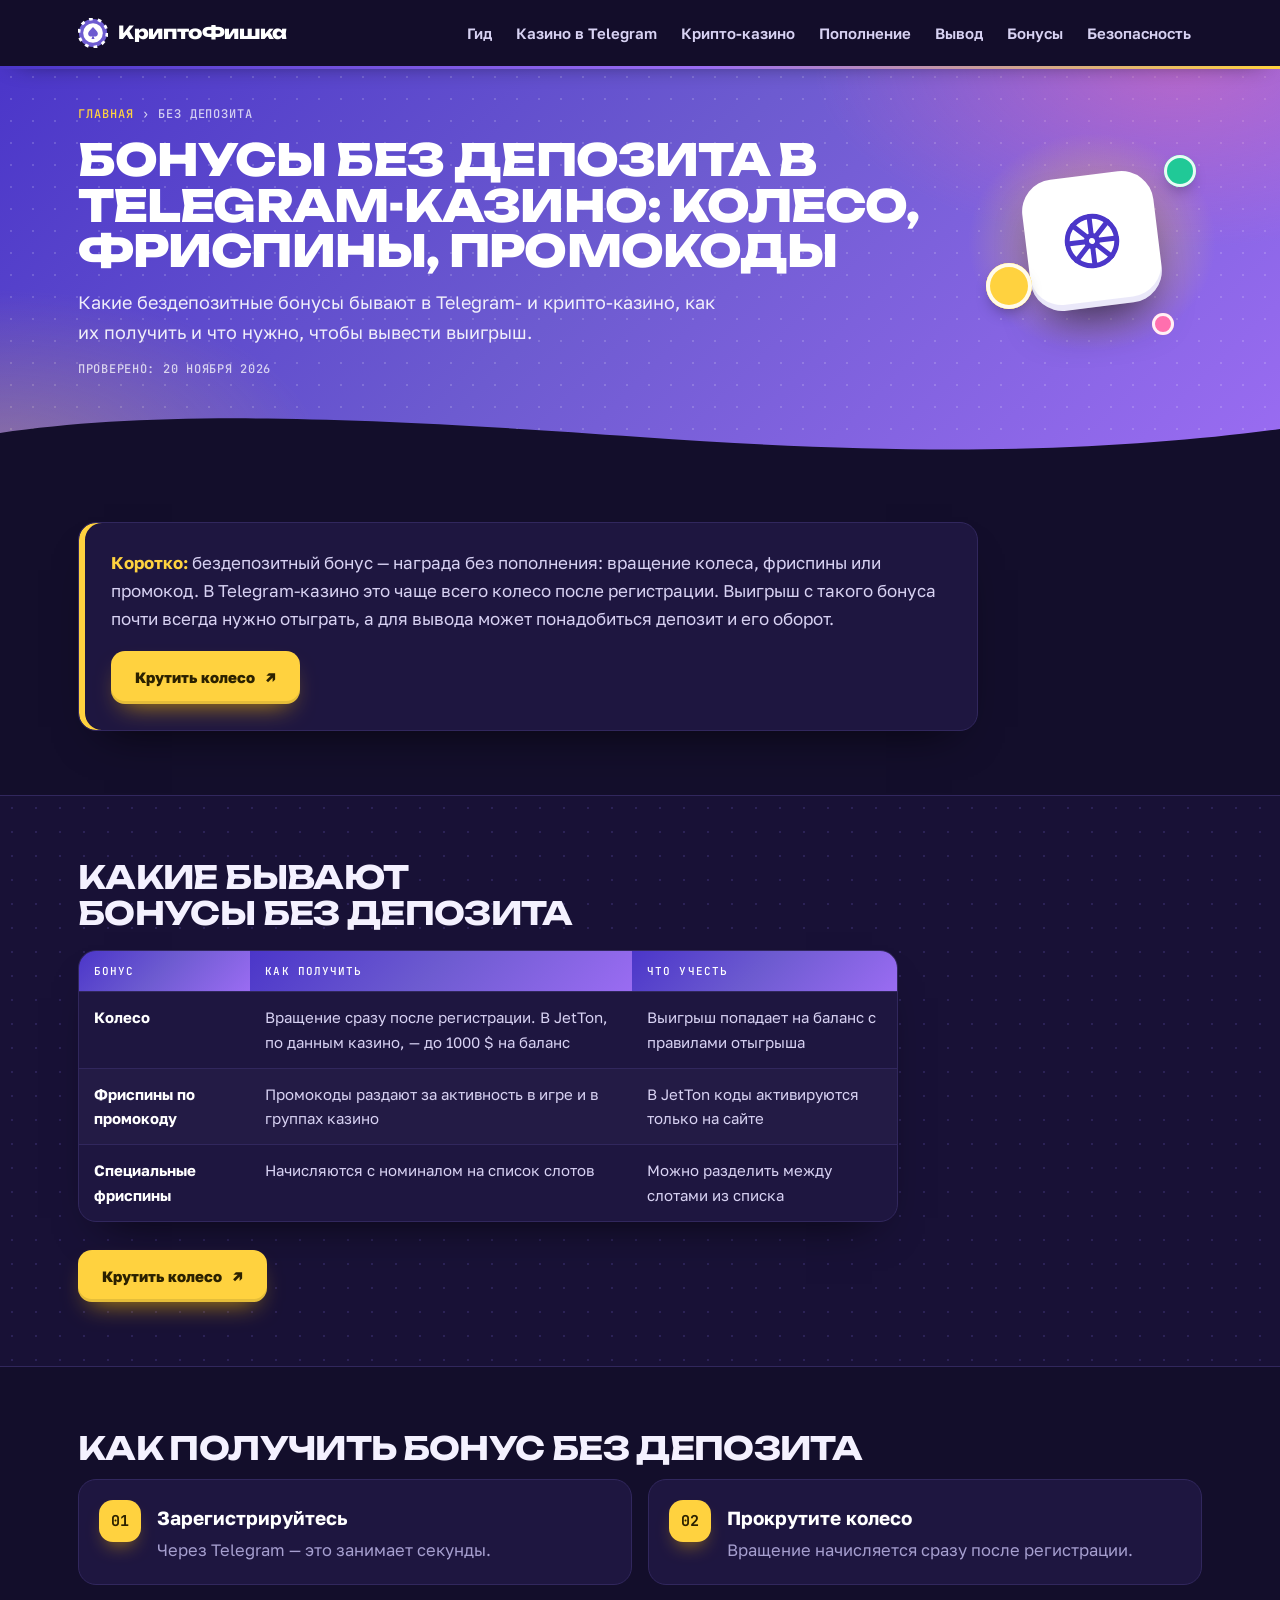
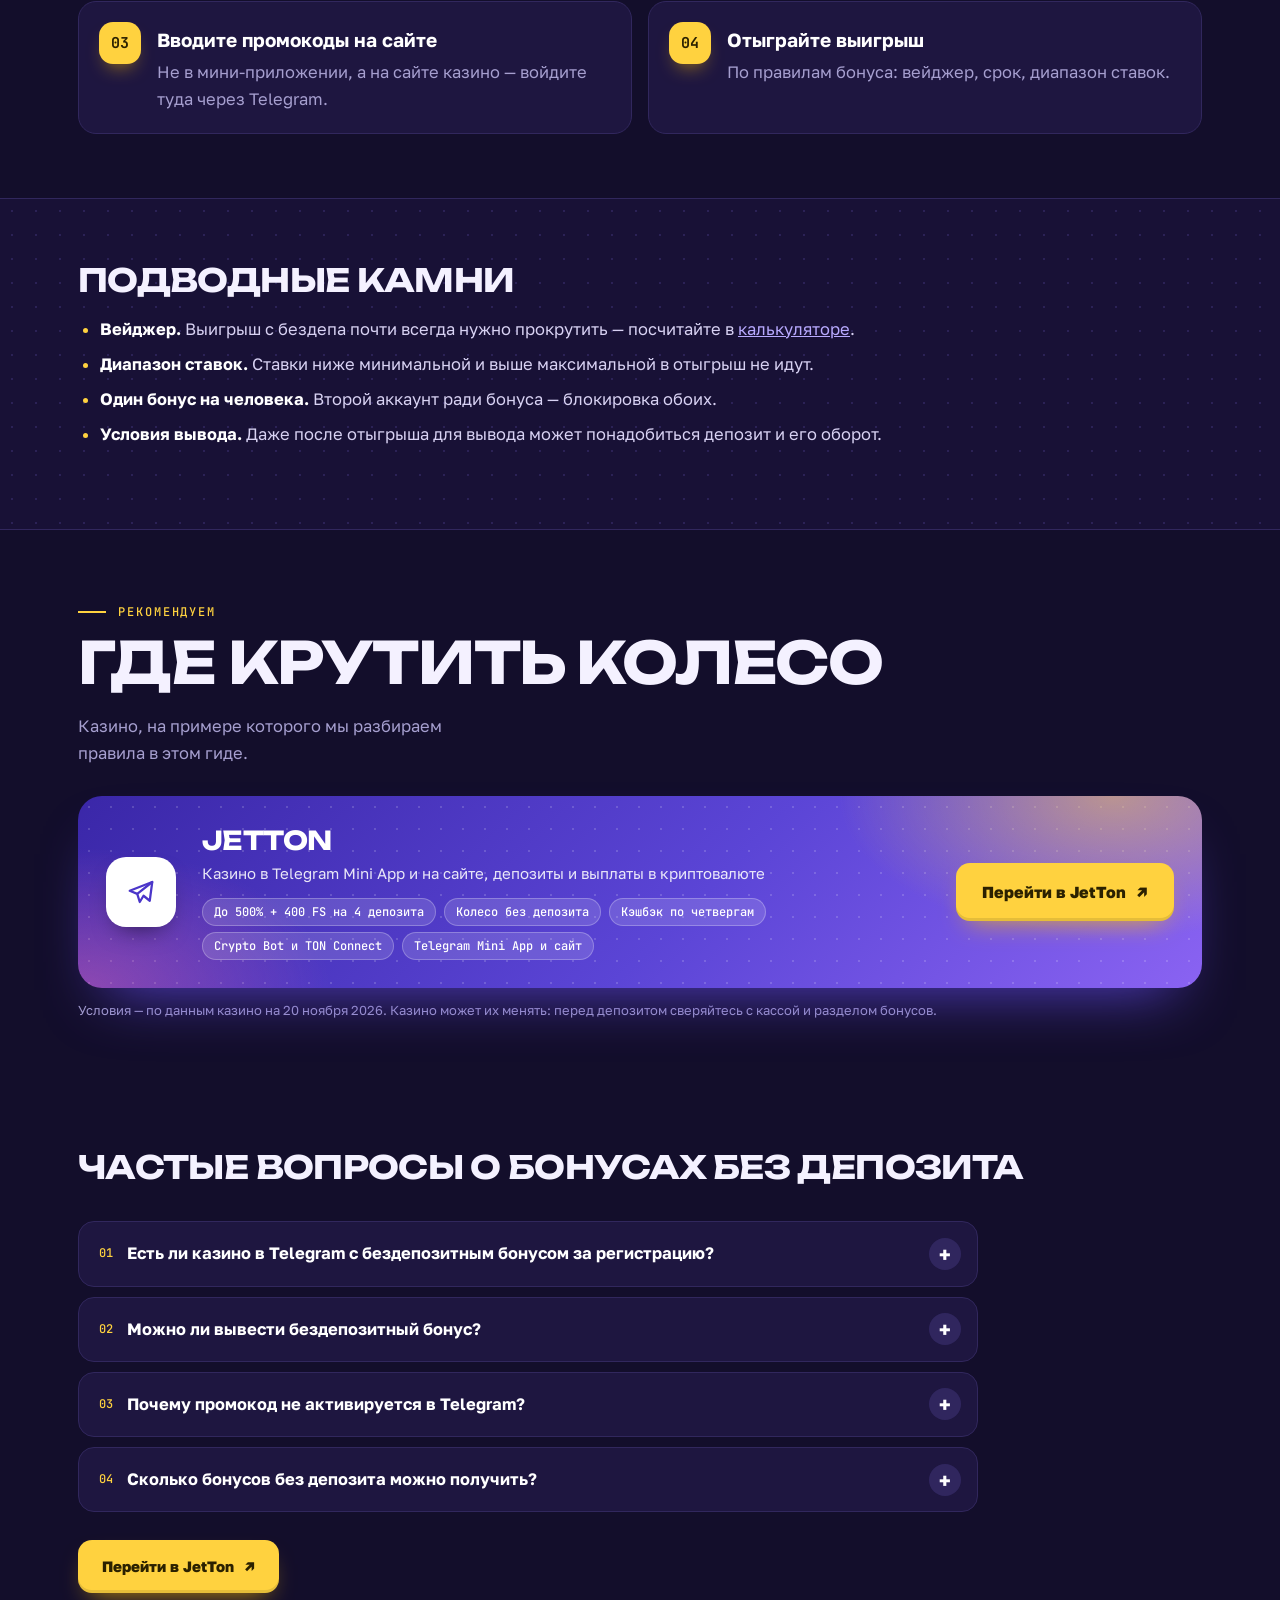
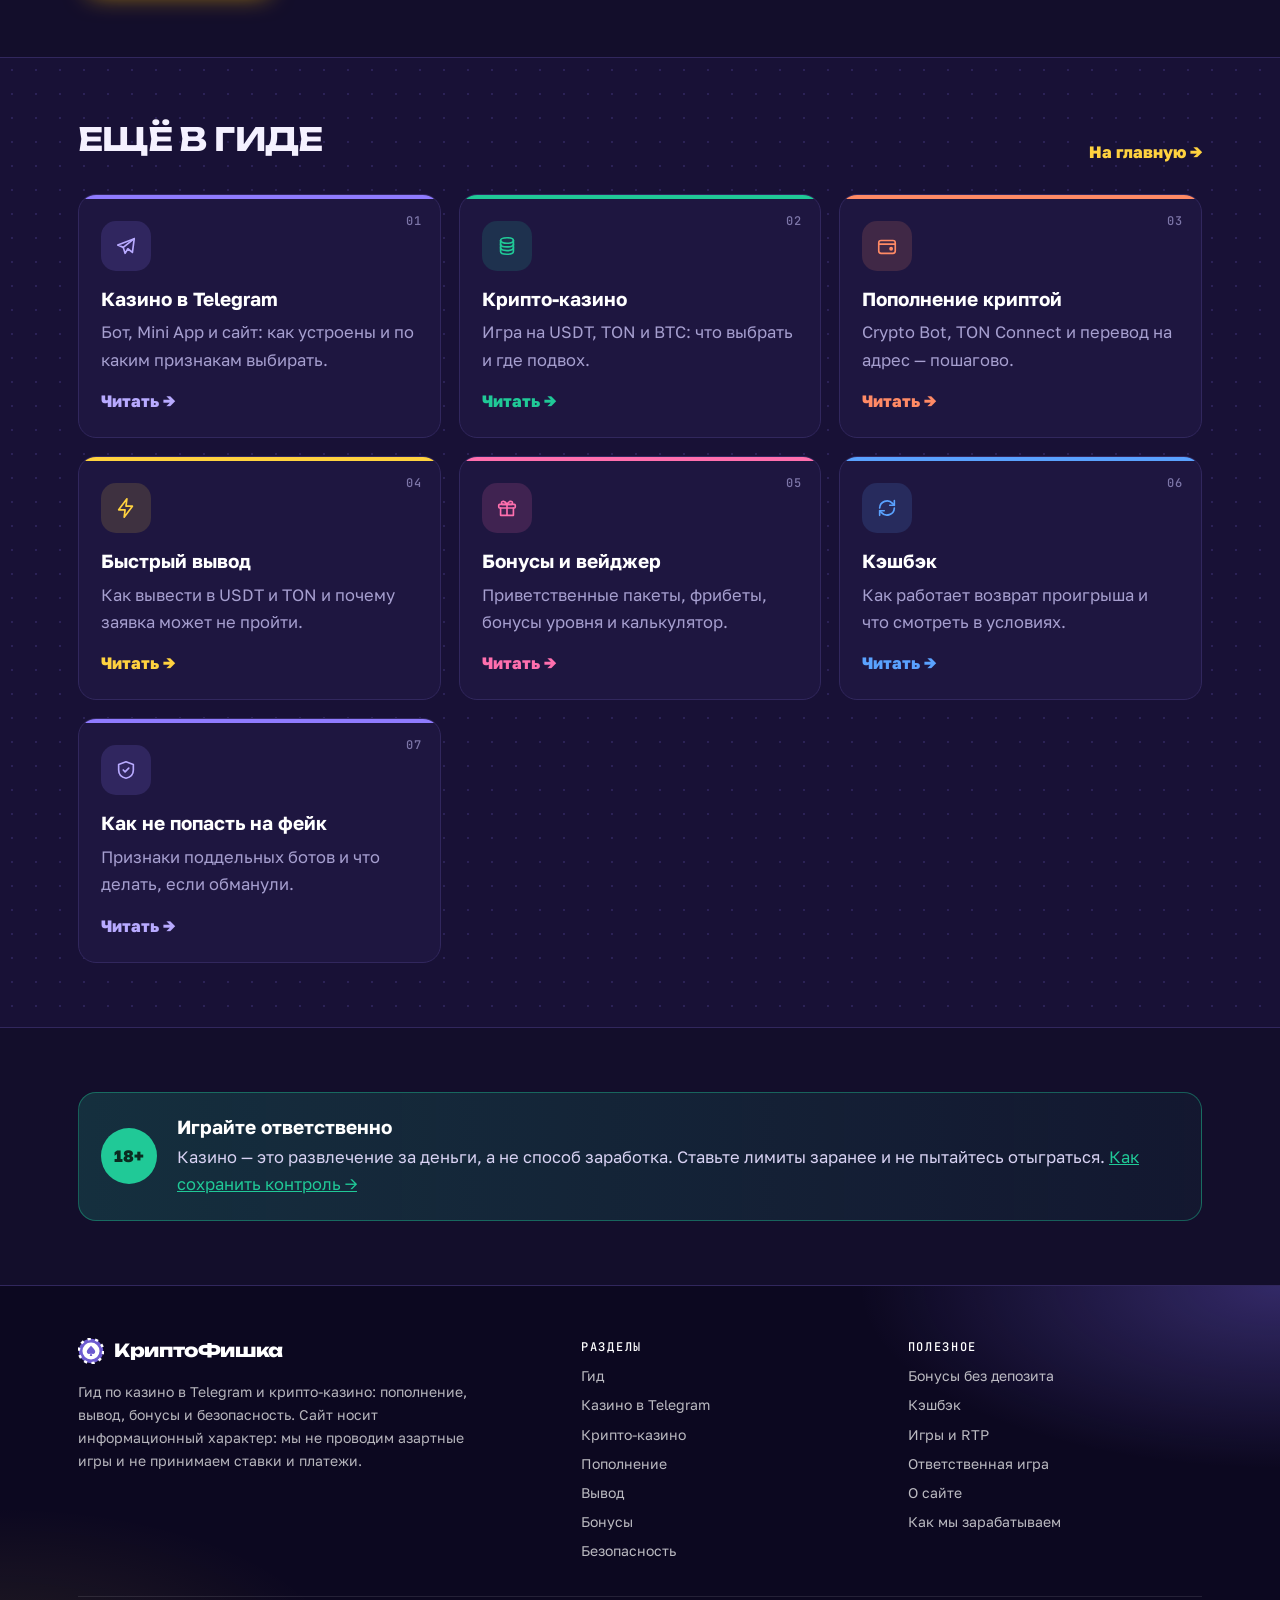
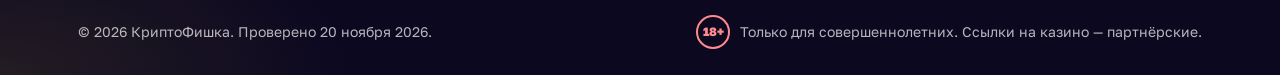
==== bez-depozita.html @ 424b2a1b "Publish Tonfishka website" ====
<!doctype html>
<html lang="ru">
<head>
<meta charset="utf-8">
<meta name="viewport" content="width=device-width, initial-scale=1, viewport-fit=cover">
<title>Бездепозитные бонусы в Telegram-казино 2026: колесо и фриспины | КриптоФишка</title>
<meta name="description" content="Колесо после регистрации, фриспины и промокоды без депозита в Telegram- и крипто-казино: как получить и вывести.">
<meta name="robots" content="index, follow">
<link rel="canonical" href="https://tonfishka.ru/bez-depozita.html">
<meta property="og:type" content="article">
<meta property="og:site_name" content="КриптоФишка">
<meta property="og:title" content="Бездепозитные бонусы в Telegram-казино 2026: колесо и фриспины | КриптоФишка">
<meta property="og:description" content="Колесо после регистрации, фриспины и промокоды без депозита в Telegram- и крипто-казино: как получить и вывести.">
<meta property="og:url" content="https://tonfishka.ru/bez-depozita.html">
<meta property="og:locale" content="ru_RU">
<meta name="theme-color" content="#130e2b">
<link rel="icon" href="favicon.svg" type="image/svg+xml">
<link rel="preconnect" href="https://fonts.googleapis.com">
<link rel="preconnect" href="https://fonts.gstatic.com" crossorigin>
<link rel="stylesheet" href="https://fonts.googleapis.com/css2?family=Golos+Text:wght@400;500;600;700&amp;family=JetBrains+Mono:wght@400;500&amp;family=Unbounded:wght@600;700;800&amp;display=swap">
<link rel="stylesheet" href="style.css?v=20261120">
<script>document.documentElement.classList.add('js');setTimeout(function(){if(!window.__rv)document.documentElement.classList.add('rv-off')},2500)</script>
<script type="application/ld+json">{"@context":"https://schema.org","@type":"BreadcrumbList","itemListElement":[{"@type":"ListItem","position":1,"name":"Главная","item":"https://tonfishka.ru/"},{"@type":"ListItem","position":2,"name":"Бонусы без депозита","item":"https://tonfishka.ru/bez-depozita.html"}]}</script>
<script type="application/ld+json">{"@context":"https://schema.org","@type":"Article","headline":"Бездепозитные бонусы в Telegram-казино 2026: колесо и фриспины","description":"Колесо после регистрации, фриспины и промокоды без депозита в Telegram- и крипто-казино: как получить и вывести.","inLanguage":"ru","mainEntityOfPage":"https://tonfishka.ru/bez-depozita.html","datePublished":"2026-11-20","dateModified":"2026-11-20","author":{"@type":"Organization","name":"КриптоФишка","url":"https://tonfishka.ru/","logo":"https://tonfishka.ru/favicon.svg"},"publisher":{"@type":"Organization","name":"КриптоФишка","url":"https://tonfishka.ru/","logo":"https://tonfishka.ru/favicon.svg"}}</script>
<script type="application/ld+json">{"@context":"https://schema.org","@type":"FAQPage","mainEntity":[{"@type":"Question","name":"Есть ли казино в Telegram с бездепозитным бонусом за регистрацию?","acceptedAnswer":{"@type":"Answer","text":"Да. Например, в JetTon после регистрации даётся вращение колеса — по данным казино, на нём можно выиграть до 1000 $ на баланс без депозита. Ещё бывают фриспины по промокодам."}},{"@type":"Question","name":"Можно ли вывести бездепозитный бонус?","acceptedAnswer":{"@type":"Answer","text":"Обычно только после отыгрыша, а для вывода может понадобиться депозит и его оборот. Читайте условия конкретного бонуса: вейджер, срок и диапазон ставок."}},{"@type":"Question","name":"Почему промокод не активируется в Telegram?","acceptedAnswer":{"@type":"Answer","text":"В JetTon промокоды активируются только на сайте казино, а не в мини-приложении. Откройте сайт, войдите через Telegram и введите код там."}},{"@type":"Question","name":"Сколько бонусов без депозита можно получить?","acceptedAnswer":{"@type":"Answer","text":"Обычно по одному на человека. Несколько аккаунтов ради бонусов — нарушение правил: за это блокируют аккаунт и аннулируют выигрыши."}}]}</script>

</head>
<body class="has-sticky">
<a class="skip" href="#main">К содержимому</a>
<header class="hdr"><div class="wrap hdr-in">
  <a class="logo" href="index.html"><svg viewBox="0 0 32 32" width="30" height="30" aria-hidden="true"><circle cx="16" cy="16" r="15" fill="#6d5bd0"/><circle cx="16" cy="16" r="15" fill="none" stroke="#ffffff" stroke-width="3" stroke-dasharray="4 5.425"/><circle cx="16" cy="16" r="10.5" fill="#ffffff"/><path d="M16 9.5c2.2 2.8 5.2 4.6 5.2 7.4a2.9 2.9 0 0 1-4.6 2.3l1 3.1h-3.2l1-3.1a2.9 2.9 0 0 1-4.6-2.3c0-2.8 3-4.6 5.2-7.4z" fill="#6d5bd0"/></svg><span>КриптоФишка</span></a>
  <button class="burger" type="button" aria-label="Меню" aria-expanded="false"><span></span><span></span><span></span></button>
  <nav class="nav" aria-label="Разделы"><a href="index.html">Гид</a><a href="telegram-kazino.html">Казино в Telegram</a><a href="kripto-kazino.html">Крипто-казино</a><a href="popolnenie.html">Пополнение</a><a href="vyvod.html">Вывод</a><a href="bonusy.html">Бонусы</a><a href="bezopasnost.html">Безопасность</a></nav>
</div></header>
<main id="main">
<section class="page-head"><div class="wrap ph-grid">
  <div class="ph-text">
    <nav class="crumbs" aria-label="Навигация"><a href="index.html">Главная</a><span>›</span><span>Без депозита</span></nav>
    <h1>Бонусы без депозита в Telegram-казино: колесо, фриспины, промокоды</h1>
    <p class="lead">Какие бездепозитные бонусы бывают в Telegram- и крипто-казино, как их получить и что нужно, чтобы вывести выигрыш.</p>
    <p class="upd">Проверено: 20 ноября 2026</p>
  </div>
  <div class="ph-art" aria-hidden="true"><div class="ph-glow"></div><div class="ph-tile"><svg viewBox="0 0 24 24" width="66" height="66" fill="none" stroke="currentColor" stroke-width="1.8" stroke-linecap="round" stroke-linejoin="round" aria-hidden="true"><circle cx="12" cy="12" r="9"/><circle cx="12" cy="12" r="2"/><path d="M12 3v7M12 14v7M3 12h7M14 12h7M5.6 5.6l4.9 4.9M13.5 13.5l4.9 4.9M18.4 5.6l-4.9 4.9M10.5 13.5l-4.9 4.9"/></svg></div><span class="chip c1"></span><span class="chip c2"></span><span class="chip c3"></span></div>
</div></section>

<section class="sec"><div class="wrap">
  <div class="answer">
    <p><b>Коротко:</b> бездепозитный бонус — награда без пополнения: вращение колеса, фриспины или промокод. В Telegram-казино это чаще всего колесо после регистрации. Выигрыш с такого бонуса почти всегда нужно отыграть, а для вывода может понадобиться депозит и его оборот.</p>
    <div class="btns"><a class="btn" href="go.html?p=bez-depozita&amp;b=top" rel="nofollow sponsored" target="_blank">Крутить колесо <span class="arr">↗</span></a></div>
  </div>
</div></section>

<section class="sec alt"><div class="wrap prose">
  <h2>Какие бывают бонусы без депозита</h2>
  <div class="tbl-wrap"><table class="tbl plain stack"><thead><tr><th>Бонус</th><th>Как получить</th><th>Что учесть</th></tr></thead><tbody><tr><td>Колесо</td><td data-label="Как получить">Вращение сразу после регистрации. В JetTon, по данным казино, — до 1000&nbsp;$ на баланс</td><td data-label="Что учесть">Выигрыш попадает на баланс с правилами отыгрыша</td></tr><tr><td>Фриспины по промокоду</td><td data-label="Как получить">Промокоды раздают за активность в игре и в группах казино</td><td data-label="Что учесть">В JetTon коды активируются только на сайте</td></tr><tr><td>Специальные фриспины</td><td data-label="Как получить">Начисляются с номиналом на список слотов</td><td data-label="Что учесть">Можно разделить между слотами из списка</td></tr></tbody></table></div>
  <div class="btns"><a class="btn" href="go.html?p=bez-depozita&amp;b=mid" rel="nofollow sponsored" target="_blank">Крутить колесо <span class="arr">↗</span></a></div>
</div></section>

<section class="sec"><div class="wrap">
  <div class="prose"><h2>Как получить бонус без депозита</h2></div>
  <ol class="steps "><li><h3>Зарегистрируйтесь</h3><p>Через Telegram — это занимает секунды.</p></li><li><h3>Прокрутите колесо</h3><p>Вращение начисляется сразу после регистрации.</p></li><li><h3>Вводите промокоды на сайте</h3><p>Не в мини-приложении, а на сайте казино — войдите туда через Telegram.</p></li><li><h3>Отыграйте выигрыш</h3><p>По правилам бонуса: вейджер, срок, диапазон ставок.</p></li></ol>
</div></section>

<section class="sec alt"><div class="wrap prose">
  <h2>Подводные камни</h2>
  <ul>
    <li><b>Вейджер.</b> Выигрыш с бездепа почти всегда нужно прокрутить — посчитайте в <a href="bonusy.html#calc">калькуляторе</a>.</li>
    <li><b>Диапазон ставок.</b> Ставки ниже минимальной и выше максимальной в отыгрыш не идут.</li>
    <li><b>Один бонус на человека.</b> Второй аккаунт ради бонуса — блокировка обоих.</li>
    <li><b>Условия вывода.</b> Даже после отыгрыша для вывода может понадобиться депозит и его оборот.</li>
  </ul>
</div></section>

<section class="sec"><div class="wrap">
  <div class="sec-head big"><div><span class="eyebrow">рекомендуем</span><h2>Где крутить колесо</h2></div>
  <p>Казино, на примере которого мы разбираем правила в этом гиде.</p></div>
  <div class="offer">
    <div class="offer-mark"><svg viewBox="0 0 24 24" width="30" height="30" fill="none" stroke="currentColor" stroke-width="1.8" stroke-linecap="round" stroke-linejoin="round" aria-hidden="true"><path d="M21 4L3 11l6 2.5L11 20l3-5 5 4z"/><path d="M9 13.5L21 4"/></svg></div>
    <div><h3>JetTon</h3><p class="sub">Казино в Telegram Mini App и на сайте, депозиты и выплаты в криптовалюте</p><ul><li>До 500% + 400 FS на 4 депозита</li><li>Колесо без депозита</li><li>Кэшбэк по четвергам</li><li>Crypto Bot и TON Connect</li><li>Telegram Mini App и сайт</li></ul></div>
    <a class="btn" href="go.html?p=bez-depozita&amp;b=mid" rel="nofollow sponsored" target="_blank">Перейти в JetTon <span class="arr">↗</span></a>
  </div>
  <p class="offer-note">Условия — по данным казино на 20 ноября 2026. Казино может их менять: перед депозитом сверяйтесь с кассой и разделом бонусов.</p>
</div></section>

<section class="sec"><div class="wrap">
  <div class="sec-head"><div><h2>Частые вопросы о бонусах без депозита</h2></div></div>
  <div class="faq"><details><summary>Есть ли казино в Telegram с бездепозитным бонусом за регистрацию?</summary><div class="ans"><p>Да. Например, в JetTon после регистрации даётся вращение колеса — по данным казино, на нём можно выиграть до 1000&nbsp;$ на баланс без депозита. Ещё бывают фриспины по промокодам.</p></div></details><details><summary>Можно ли вывести бездепозитный бонус?</summary><div class="ans"><p>Обычно только после отыгрыша, а для вывода может понадобиться депозит и его оборот. Читайте условия конкретного бонуса: вейджер, срок и диапазон ставок.</p></div></details><details><summary>Почему промокод не активируется в Telegram?</summary><div class="ans"><p>В JetTon промокоды активируются только на сайте казино, а не в мини-приложении. Откройте сайт, войдите через Telegram и введите код там.</p></div></details><details><summary>Сколько бонусов без депозита можно получить?</summary><div class="ans"><p>Обычно по одному на человека. Несколько аккаунтов ради бонусов — нарушение правил: за это блокируют аккаунт и аннулируют выигрыши.</p></div></details></div>
  <div class="btns"><a class="btn" href="go.html?p=bez-depozita&amp;b=bottom" rel="nofollow sponsored" target="_blank">Перейти в JetTon <span class="arr">↗</span></a></div>
</div></section>

<section class="sec alt"><div class="wrap">
  <div class="sec-head"><div><h2>Ещё в гиде</h2></div><a class="more" href="index.html">На главную →</a></div>
  <div class="grid g3"><a class="card" href="telegram-kazino.html"><div class="ico"><svg viewBox="0 0 24 24" width="22" height="22" fill="none" stroke="currentColor" stroke-width="1.8" stroke-linecap="round" stroke-linejoin="round" aria-hidden="true"><path d="M21 4L3 11l6 2.5L11 20l3-5 5 4z"/><path d="M9 13.5L21 4"/></svg></div><h3>Казино в Telegram</h3><p>Бот, Mini App и сайт: как устроены и по каким признакам выбирать.</p><span class="go">Читать →</span></a><a class="card" href="kripto-kazino.html"><div class="ico"><svg viewBox="0 0 24 24" width="22" height="22" fill="none" stroke="currentColor" stroke-width="1.8" stroke-linecap="round" stroke-linejoin="round" aria-hidden="true"><ellipse cx="12" cy="6" rx="7" ry="3"/><path d="M5 6v4c0 1.7 3.1 3 7 3s7-1.3 7-3V6"/><path d="M5 10v4c0 1.7 3.1 3 7 3s7-1.3 7-3v-4"/><path d="M5 14v4c0 1.7 3.1 3 7 3s7-1.3 7-3v-4"/></svg></div><h3>Крипто-казино</h3><p>Игра на USDT, TON и BTC: что выбрать и где подвох.</p><span class="go">Читать →</span></a><a class="card" href="popolnenie.html"><div class="ico"><svg viewBox="0 0 24 24" width="22" height="22" fill="none" stroke="currentColor" stroke-width="1.8" stroke-linecap="round" stroke-linejoin="round" aria-hidden="true"><rect x="3" y="6" width="18" height="14" rx="2.5"/><path d="M3 10h18"/><circle cx="16.5" cy="15" r="1.2" fill="currentColor"/></svg></div><h3>Пополнение криптой</h3><p>Crypto Bot, TON Connect и перевод на адрес — пошагово.</p><span class="go">Читать →</span></a><a class="card" href="vyvod.html"><div class="ico"><svg viewBox="0 0 24 24" width="22" height="22" fill="none" stroke="currentColor" stroke-width="1.8" stroke-linecap="round" stroke-linejoin="round" aria-hidden="true"><path d="M13 2L4 14h7l-1 8 9-12h-7z"/></svg></div><h3>Быстрый вывод</h3><p>Как вывести в USDT и TON и почему заявка может не пройти.</p><span class="go">Читать →</span></a><a class="card" href="bonusy.html"><div class="ico"><svg viewBox="0 0 24 24" width="22" height="22" fill="none" stroke="currentColor" stroke-width="1.8" stroke-linecap="round" stroke-linejoin="round" aria-hidden="true"><rect x="3" y="8" width="18" height="4" rx="1"/><path d="M5 12v8h14v-8M12 8v12M12 8C10 4 6 4 6 6.5S9 8 12 8zm0 0c2-4 6-4 6-1.5S15 8 12 8z"/></svg></div><h3>Бонусы и вейджер</h3><p>Приветственные пакеты, фрибеты, бонусы уровня и калькулятор.</p><span class="go">Читать →</span></a><a class="card" href="keshbek.html"><div class="ico"><svg viewBox="0 0 24 24" width="22" height="22" fill="none" stroke="currentColor" stroke-width="1.8" stroke-linecap="round" stroke-linejoin="round" aria-hidden="true"><path d="M4 12a8 8 0 0 1 14-5l2 2M20 12a8 8 0 0 1-14 5l-2-2"/><path d="M20 4v5h-5M4 20v-5h5"/></svg></div><h3>Кэшбэк</h3><p>Как работает возврат проигрыша и что смотреть в условиях.</p><span class="go">Читать →</span></a><a class="card" href="bezopasnost.html"><div class="ico"><svg viewBox="0 0 24 24" width="22" height="22" fill="none" stroke="currentColor" stroke-width="1.8" stroke-linecap="round" stroke-linejoin="round" aria-hidden="true"><path d="M12 3l8 3v6c0 5-3.5 8-8 9-4.5-1-8-4-8-9V6z"/><path d="M9 12l2 2 4-4"/></svg></div><h3>Как не попасть на фейк</h3><p>Признаки поддельных ботов и что делать, если обманули.</p><span class="go">Читать →</span></a></div>
</div></section>

<section class="sec"><div class="wrap">
  <div class="rg">
    <div class="age">18+</div>
    <div>
      <h3>Играйте ответственно</h3>
      <p>Казино — это развлечение за деньги, а не способ заработка. Ставьте лимиты заранее и не пытайтесь отыграться.
      <a href="responsible.html">Как сохранить контроль →</a></p>
    </div>
  </div>
</div></section>
</main>
<footer class="ftr"><div class="wrap">
  <div class="ftr-in">
    <div>
      <a class="logo" href="index.html"><svg viewBox="0 0 32 32" width="26" height="26" aria-hidden="true"><circle cx="16" cy="16" r="15" fill="#6d5bd0"/><circle cx="16" cy="16" r="15" fill="none" stroke="#ffffff" stroke-width="3" stroke-dasharray="4 5.425"/><circle cx="16" cy="16" r="10.5" fill="#ffffff"/><path d="M16 9.5c2.2 2.8 5.2 4.6 5.2 7.4a2.9 2.9 0 0 1-4.6 2.3l1 3.1h-3.2l1-3.1a2.9 2.9 0 0 1-4.6-2.3c0-2.8 3-4.6 5.2-7.4z" fill="#6d5bd0"/></svg><span>КриптоФишка</span></a>
      <p>Гид по казино в Telegram и крипто-казино: пополнение, вывод, бонусы и безопасность. Сайт носит информационный
      характер: мы не проводим азартные игры и не принимаем ставки и платежи.</p>
    </div>
    <div><h4>Разделы</h4><ul><li><a href="index.html">Гид</a></li><li><a href="telegram-kazino.html">Казино в Telegram</a></li><li><a href="kripto-kazino.html">Крипто-казино</a></li><li><a href="popolnenie.html">Пополнение</a></li><li><a href="vyvod.html">Вывод</a></li><li><a href="bonusy.html">Бонусы</a></li><li><a href="bezopasnost.html">Безопасность</a></li></ul></div>
    <div><h4>Полезное</h4><ul><li><a href="bez-depozita.html">Бонусы без депозита</a></li><li><a href="keshbek.html">Кэшбэк</a></li><li><a href="igry.html">Игры и RTP</a></li><li><a href="responsible.html">Ответственная игра</a></li><li><a href="o-sajte.html">О сайте</a></li><li><a href="o-sajte.html#money">Как мы зарабатываем</a></li></ul></div>
  </div>
  <div class="ftr-bot">
    <span>© 2026 КриптоФишка. Проверено 20 ноября 2026.</span>
    <span class="age-note"><span class="b18">18+</span> Только для совершеннолетних. Ссылки на казино — партнёрские.</span>
  </div>
</div></footer>
<div class="sticky-cta" id="sticky-cta"><a class="btn" href="go.html?p=bez-depozita&amp;b=sticky" rel="nofollow sponsored" target="_blank">Перейти в JetTon <span class="arr">↗</span></a></div>
<script src="script.js?v=20261120" defer></script>
</body>
</html>
---- style.css ----
/* Макет: тёмно-фиолетовая «ночная» тема с яркими акцентами, приёмы с сайта КРОЙ:
   капс Unbounded, двухцветные заголовки, моно-подписи с чёрточкой, цифры на первом экране,
   бегущая лента, бенто-сетка, нумерация 01/02. */
:root{
  --bg:#130e2b;--bg2:#181136;--card:#1e1640;--card2:#261c50;--line:#31275d;--line2:#43377a;
  --text:#f4f1ff;--soft:#d8d2f3;--muted:#a69fcf;--dim:#7d76a8;
  --accent:#8f7bff;--accent-d:#b8aaff;--accent-t:rgba(143,123,255,.16);--deep:#0c0820;
  --grad:linear-gradient(135deg,#4b36c9 0%,#6d5bd0 48%,#9a6cf2 100%);
  --cta:#ffd23f;--cta-h:#ffe066;--cta-t:#2b2100;
  --mint:#20c997;--mint-t:rgba(32,201,151,.15);--coral:#ff8a65;--coral-t:rgba(255,138,101,.15);
  --pink:#ff6fae;--pink-t:rgba(255,111,174,.15);--lemon:#ffd23f;--lemon-t:rgba(255,210,63,.14);
  --blue:#5aa2ff;--blue-t:rgba(90,162,255,.15);
  --green:#20c997;--red:#ff6b6b;--red-t:rgba(255,107,107,.12);
  --r:18px;--shadow:0 22px 44px -26px rgba(0,0,0,.8);
  --ease:cubic-bezier(.16,.84,.3,1);
  --dots-w:radial-gradient(rgba(255,255,255,.16) 1.2px,transparent 1.4px);
  --dots-v:radial-gradient(rgba(143,123,255,.16) 1.2px,transparent 1.4px);
  color-scheme:dark;
}
*{box-sizing:border-box}
html{scroll-behavior:smooth;-webkit-text-size-adjust:100%}
body{margin:0;background:var(--bg);color:var(--text);font:16.5px/1.65 "Golos Text","Segoe UI",Roboto,"Helvetica Neue",Arial,sans-serif;-webkit-font-smoothing:antialiased;overflow-x:hidden}
/* как на сайте КРОЙ: заголовки — Unbounded капсом, текст — Golos Text, подписи — JetBrains Mono */
h1,h2,.logo span,.nf-code,.offer h3,.res b,.stat b,.bento b.big,.tk-track span,.bento h3{font-family:"Unbounded","Golos Text","Segoe UI",sans-serif;letter-spacing:-.02em}
h1{font-weight:800;text-transform:uppercase;text-wrap:balance}
h2{font-weight:700;text-transform:uppercase;text-wrap:balance}
h3{font-weight:700}
.dim{color:var(--dim)}
a{color:var(--accent-d)}
a:hover{color:#fff}
svg{max-width:100%}
.wrap{max-width:1160px;margin:0 auto;padding:0 18px}
.skip{position:absolute;left:-9999px}
.skip:focus{left:16px;top:16px;z-index:99;background:var(--cta);color:var(--cta-t);padding:8px 12px;border-radius:8px}
:focus-visible{outline:2px solid var(--cta);outline-offset:2px}

/* шапка */
.hdr{position:sticky;top:0;z-index:50;background:rgba(19,14,43,.95);box-shadow:0 10px 26px -18px rgba(0,0,0,.9)}
.hdr::after{content:"";position:absolute;left:0;right:0;bottom:-3px;height:3px;background:linear-gradient(90deg,#4b36c9,#9a6cf2 55%,#ffd23f)}
.hdr-in{display:flex;align-items:center;gap:24px;height:66px}
.logo{display:flex;align-items:center;gap:10px;color:#fff;text-decoration:none;font-weight:800;font-size:18px}
.logo:hover{color:#fff}
.nav{display:flex;gap:2px;margin-left:auto}
.nav a{color:var(--soft);text-decoration:none;padding:8px 11px;border-radius:10px;font-size:15px;font-weight:600}
.nav a:hover{color:#fff;background:var(--accent-t)}
.nav a[aria-current=page]{color:var(--cta-t);background:var(--cta)}
.burger{display:none;margin-left:auto;background:var(--accent-t);border:0;border-radius:10px;width:44px;height:40px;padding:0;cursor:pointer;flex-direction:column;align-items:center;justify-content:center;gap:5px}
.burger span{display:block;width:20px;height:2px;background:#fff;border-radius:2px;transition:transform .2s,opacity .2s}
.hdr.open .burger span:nth-child(1){transform:translateY(7px) rotate(45deg)}
.hdr.open .burger span:nth-child(2){opacity:0}
.hdr.open .burger span:nth-child(3){transform:translateY(-7px) rotate(-45deg)}
@media(max-width:1060px){
  .burger{display:flex}
  .nav{display:none;position:absolute;top:69px;left:0;right:0;flex-direction:column;background:var(--bg2);padding:8px 16px 16px;box-shadow:0 18px 30px -18px rgba(0,0,0,.9)}
  .hdr.open .nav{display:flex}
  .nav a{padding:12px}
}

/* волна под цветными блоками */
.hero::after,.page-head::after{content:"";position:absolute;left:0;right:0;bottom:-1px;height:46px;pointer-events:none;
  background:url("data:image/svg+xml,%3Csvg xmlns='http://www.w3.org/2000/svg' viewBox='0 0 1440 46' preserveAspectRatio='none'%3E%3Cpath d='M0 46h1440V16c-170 20-380 30-720 8S170-2 0 20z' fill='%23130e2b'/%3E%3C/svg%3E") no-repeat;background-size:100% 100%}

/* подписи с чёрточкой */
.eyebrow{display:inline-flex;align-items:center;gap:12px;font:500 12px/1.2 "JetBrains Mono",ui-monospace,Consolas,monospace;letter-spacing:.16em;text-transform:uppercase;color:var(--cta)}
.eyebrow::before{content:"";width:28px;height:2px;background:currentColor;flex:none}

/* первый экран */
.hero{position:relative;overflow:hidden;color:#fff;
  background:radial-gradient(520px 320px at 88% 12%,rgba(255,111,174,.45),transparent 70%),radial-gradient(560px 340px at 4% 100%,rgba(255,210,63,.35),transparent 70%),var(--dots-w),var(--grad);
  background-size:auto,auto,22px 22px,auto}
.hero-in{display:grid;grid-template-columns:1.3fr .7fr;gap:28px;align-items:center;padding-top:58px;padding-bottom:96px}
h1{font-size:clamp(28px,4.4vw,46px);line-height:1.06;margin:16px 0}
.hero h1{color:#fff;font-size:clamp(34px,6.2vw,80px);line-height:1;margin:18px 0 20px}
.hero h1 .acc{color:var(--cta)}
.lead{font-size:18px;color:var(--muted);max-width:640px;margin:0}
.hero .lead,.page-head .lead{color:rgba(255,255,255,.9)}
.btns{display:flex;flex-wrap:wrap;gap:12px;margin-top:28px}
.btn{position:relative;overflow:hidden;display:inline-flex;align-items:center;justify-content:center;gap:10px;padding:14px 24px;border-radius:14px;font-weight:800;text-decoration:none;background:var(--cta);color:var(--cta-t);border:0;white-space:nowrap;font-size:15px;box-shadow:0 12px 26px -12px rgba(255,190,0,.75),inset 0 -3px 0 rgba(0,0,0,.1);transition:background .15s,transform .15s}
.btn:hover{background:var(--cta-h);color:var(--cta-t);transform:translateY(-2px)}
.btn.ghost{background:transparent;color:#fff;border:1.5px solid rgba(255,255,255,.4);box-shadow:none}
.btn.ghost:hover{background:rgba(255,255,255,.1);color:#fff}
.btn .arr{display:inline-block;font-weight:800;transition:transform .2s var(--ease)}
.btn:hover .arr{transform:translate(2px,-2px)}
/* бегущий блик на главных кнопках */
.btn:not(.ghost)::after{content:"";position:absolute;top:0;bottom:0;left:0;width:45%;background:linear-gradient(100deg,transparent,rgba(255,255,255,.7),transparent);transform:translate3d(-150%,0,0) skewX(-18deg);animation:shine 4.2s ease-in-out infinite}
@keyframes shine{0%,62%{transform:translate3d(-150%,0,0) skewX(-18deg)}100%{transform:translate3d(320%,0,0) skewX(-18deg)}}
.hero-art{width:100%;max-width:380px;justify-self:center}
@media(max-width:880px){.hero-in{grid-template-columns:1fr;padding-top:40px;padding-bottom:74px}.hero-art{max-width:300px;margin:4px auto 0}.lead{font-size:17px}}

/* цифры на первом экране */
.stats{display:grid;grid-template-columns:repeat(4,minmax(0,1fr));margin:34px 0 0;padding:0;list-style:none;border-top:1px solid rgba(255,255,255,.25)}
.stat{padding:16px 16px 0 0}
.stat+.stat{padding-left:16px;border-left:1px solid rgba(255,255,255,.2)}
.stat b{display:block;font-size:clamp(20px,2.4vw,30px);font-weight:700;color:#fff;line-height:1.1}
.stat span{display:block;font-size:13px;color:rgba(255,255,255,.78);margin-top:4px}
.stats-note{font:500 11px/1.4 "JetBrains Mono",monospace;letter-spacing:.08em;text-transform:uppercase;color:rgba(255,255,255,.62);margin:12px 0 0}
@media(max-width:700px){.stats{grid-template-columns:1fr 1fr}.stat:nth-child(3){padding-left:0;border-left:0}.stat{padding-bottom:12px}}

/* бегущая лента */
.ticker{position:relative;height:150px;overflow:hidden;margin:-36px 0 -24px;z-index:2;pointer-events:none}
.tk{position:absolute;left:-5%;right:-5%;overflow:hidden;white-space:nowrap}
.tk1{top:26px;background:var(--cta);transform:rotate(-2.2deg);box-shadow:0 14px 30px -14px rgba(0,0,0,.7)}
.tk2{top:86px;background:#6d5bd0;transform:rotate(1.6deg);box-shadow:0 14px 30px -14px rgba(0,0,0,.7)}
.tk-track{display:inline-flex;align-items:center;gap:28px;padding:12px 0;animation:tick 34s linear infinite}
.tk2 .tk-track{animation-duration:42s;animation-direction:reverse}
.tk-track span{font-size:clamp(18px,2.4vw,28px);font-weight:800;text-transform:uppercase;color:var(--cta-t)}
.tk2 .tk-track span{color:#fff}
.tk-track i{width:12px;height:12px;border-radius:50%;background:#4b36c9;flex:none}
.tk2 .tk-track i{background:var(--cta)}
@keyframes tick{from{transform:translate3d(0,0,0)}to{transform:translate3d(-50%,0,0)}}
@media(max-width:600px){.ticker{height:120px}.tk2{top:72px}}

/* секции */
.sec{padding:64px 0}
.sec.alt{background:var(--dots-v),var(--bg2);background-size:24px 24px,auto;border-top:1px solid var(--line);border-bottom:1px solid var(--line)}
.sec.alt+.sec.alt{border-top:0}
h2{font-size:clamp(22px,2.8vw,32px);line-height:1.12;margin:0 0 12px}
h3{font-size:19px;line-height:1.3;margin:0 0 8px}
.sec-head{display:flex;justify-content:space-between;align-items:flex-end;gap:14px 28px;margin-bottom:28px;flex-wrap:wrap}
.sec-head h2{margin-bottom:8px}
.sec-head .eyebrow{margin-bottom:14px}
.sec-head p{margin:0;color:var(--muted)}
.sec-head.big h2{font-size:clamp(28px,4.8vw,58px);line-height:1}
.sec-head.big>p{max-width:380px}
.more{font-weight:800;text-decoration:none;white-space:nowrap;color:var(--cta)}
.more:hover{color:var(--cta-h)}
@media(max-width:600px){.sec{padding:46px 0}}

/* шапка внутренних страниц */
.page-head{position:relative;overflow:hidden;color:#fff;padding:40px 0 80px;
  background:radial-gradient(520px 260px at 92% 0%,rgba(255,111,174,.42),transparent 70%),radial-gradient(460px 240px at 0% 100%,rgba(255,210,63,.3),transparent 70%),var(--dots-w),var(--grad);
  background-size:auto,auto,22px 22px,auto}
.page-head h1{font-size:clamp(24px,3.6vw,44px);margin:14px 0 14px;color:#fff;line-height:1.04}
.crumbs{font:500 12px/1.4 "JetBrains Mono",monospace;letter-spacing:.08em;text-transform:uppercase;color:rgba(255,255,255,.75);display:flex;gap:8px;flex-wrap:wrap}
.crumbs a{color:var(--cta);text-decoration:none}
.crumbs a:hover{color:#fff}
.upd{font:500 12px/1.4 "JetBrains Mono",monospace;letter-spacing:.06em;text-transform:uppercase;color:rgba(255,255,255,.75);margin:14px 0 0}
.ph-grid{display:grid;grid-template-columns:minmax(0,1fr) 230px;gap:32px;align-items:center}
.ph-art{position:relative;width:220px;height:190px;justify-self:end}
.ph-glow{position:absolute;inset:-14px;border-radius:50%;background:radial-gradient(closest-side,rgba(255,210,63,.55),transparent)}
.ph-tile{position:absolute;left:44px;top:28px;width:132px;height:132px;border-radius:32px;display:grid;place-items:center;color:#4b36c9;
  background:#fff;box-shadow:0 26px 44px -18px rgba(10,5,40,.75),inset 0 -6px 0 rgba(109,91,208,.14);transform:rotate(-7deg)}
.chip{position:absolute;border-radius:50%;background:var(--cta);box-shadow:inset 0 0 0 4px rgba(255,255,255,.9),inset 0 0 0 6px var(--cta),0 8px 16px -6px rgba(0,0,0,.4)}
.chip.c1{width:46px;height:46px;left:4px;top:116px}
.chip.c2{width:32px;height:32px;right:6px;top:8px;background:var(--mint);box-shadow:inset 0 0 0 3px rgba(255,255,255,.9),inset 0 0 0 5px var(--mint),0 8px 16px -6px rgba(0,0,0,.4)}
.chip.c3{width:22px;height:22px;right:28px;bottom:2px;background:var(--pink);box-shadow:inset 0 0 0 3px rgba(255,255,255,.9)}
@media(max-width:760px){.ph-grid{grid-template-columns:1fr}.ph-art{display:none}.page-head{padding-bottom:66px}}

/* блок с рекомендованным казино */
.offer{position:relative;overflow:hidden;display:grid;grid-template-columns:auto minmax(0,1fr) auto;gap:16px 26px;align-items:center;color:#fff;border-radius:24px;padding:28px;
  background:radial-gradient(420px 220px at 92% 0%,rgba(255,210,63,.5),transparent 65%),radial-gradient(360px 200px at 0% 100%,rgba(255,111,174,.4),transparent 70%),var(--dots-w),linear-gradient(135deg,#3a27a8,#5b45d6 55%,#8a63f2);
  background-size:auto,auto,22px 22px,auto;box-shadow:0 30px 60px -28px rgba(91,69,214,.9)}
.offer-mark{width:70px;height:70px;border-radius:20px;background:#fff;color:#4b36c9;display:grid;place-items:center;box-shadow:0 12px 24px -12px rgba(0,0,0,.6)}
.offer h3{margin:0 0 4px;font-size:26px;color:#fff;text-transform:uppercase}
.offer .sub{margin:0 0 12px;color:rgba(255,255,255,.88);font-size:15px}
.offer ul{list-style:none;margin:0;padding:0;display:flex;flex-wrap:wrap;gap:6px 8px}
.offer li{font:500 12px/1 "JetBrains Mono",monospace;color:#fff;background:rgba(255,255,255,.14);border:1px solid rgba(255,255,255,.25);padding:7px 11px;border-radius:99px}
.offer .btn{padding:16px 26px;font-size:16px}
.offer-note{font-size:13px;color:var(--muted);margin:12px 0 0}
@media(max-width:760px){.offer{grid-template-columns:1fr;padding:22px}.offer-mark{width:56px;height:56px;border-radius:16px}.offer .btn{width:100%}}

/* бенто-сетка */
.bento{display:grid;grid-template-columns:1.25fr 1fr 1fr;gap:18px}
.bento>div{position:relative;overflow:hidden;border-radius:22px;padding:24px;background:var(--card);border:1px solid var(--line)}
.bento .b-main{grid-row:span 2;color:#fff;border:0;display:flex;flex-direction:column;justify-content:flex-end;min-height:430px;
  background:radial-gradient(360px 220px at 80% 10%,rgba(255,210,63,.5),transparent 65%),var(--dots-w),var(--grad);background-size:auto,22px 22px,auto}
.bento .b-main svg{position:absolute;right:-6px;top:8px;width:60%;max-width:250px}
.bento .b-main p{color:rgba(255,255,255,.9);max-width:300px}
.bento .b-wide{grid-column:span 2}
.bento .tag{display:inline-block;font:500 11px/1 "JetBrains Mono",monospace;letter-spacing:.1em;text-transform:uppercase;padding:7px 11px;border-radius:99px;background:var(--accent-t);color:var(--accent-d);margin-bottom:12px}
.bento .b-main .tag{background:rgba(255,255,255,.16);color:#fff}
.bento h3{text-transform:uppercase;font-size:19px}
.bento p{margin:0;color:var(--muted)}
.bento b.big{display:block;font-size:clamp(40px,5vw,60px);line-height:1;color:var(--cta);margin-bottom:8px}
.bento b.big small{font-size:.38em;margin-left:6px;color:var(--muted)}
.bento .chips{display:flex;flex-wrap:wrap;gap:8px;margin-top:14px;padding:0;list-style:none}
.bento .chips li{font:500 12px/1 "JetBrains Mono",monospace;padding:8px 12px;border-radius:99px;border:1px solid var(--line2);color:var(--soft);background:var(--card2)}
@media(max-width:880px){.bento{grid-template-columns:1fr 1fr}.bento .b-main{grid-column:span 2;grid-row:auto;min-height:340px}.bento .b-wide{grid-column:span 2}}
@media(max-width:560px){.bento{grid-template-columns:1fr}.bento .b-main,.bento .b-wide{grid-column:auto}.bento .b-main svg{width:48%}}

/* таблицы */
.tbl-wrap{overflow-x:auto;margin:18px 0;border:1px solid var(--line);border-radius:var(--r);background:var(--card);box-shadow:var(--shadow)}
.tbl{width:100%;border-collapse:collapse;font-size:15px;min-width:560px}
.tbl th,.tbl td{padding:13px 15px;text-align:left;border-bottom:1px solid var(--line);vertical-align:top}
.tbl th{background:var(--grad);font:500 11px/1.3 "JetBrains Mono",monospace;text-transform:uppercase;letter-spacing:.1em;color:#fff}
.tbl td{color:var(--soft)}
.tbl td:first-child{color:#fff;font-weight:700}
.tbl td:nth-child(2){white-space:nowrap;color:var(--cta);font-weight:700}
.tbl tbody tr:nth-child(even) td{background:rgba(255,255,255,.025)}
.tbl tr:last-child td{border-bottom:0}
.tbl.plain td:nth-child(2){white-space:normal;color:var(--soft);font-weight:400}
.tbl.facts{min-width:0}
.tbl.facts td:first-child{width:36%;color:var(--accent-d)}
@media(max-width:600px){.tbl.facts td{display:block;border-bottom:0;padding:4px 14px}.tbl.facts td:first-child{width:auto;padding-top:12px;font-size:13px}.tbl.facts tr{display:block;border-bottom:1px solid var(--line);padding-bottom:10px}.tbl.facts tr:last-child{border-bottom:0}}
@media(max-width:600px){
  .tbl.stack{min-width:0}
  .tbl.stack thead{display:none}
  .tbl.stack tr{display:block;border-bottom:1px solid var(--line);padding:6px 0 10px}
  .tbl.stack tr:last-child{border-bottom:0}
  .tbl.stack td{display:block;border-bottom:0;padding:4px 14px;background:transparent!important}
  .tbl.stack td:first-child{padding-top:10px;color:var(--cta)}
  .tbl.stack td[data-label]::before{content:attr(data-label) ": ";color:var(--muted);font-size:13px}
}

/* короткий ответ */
.answer{background:var(--card);border:1px solid var(--line);border-radius:var(--r);padding:26px 26px 26px 32px;max-width:900px;box-shadow:inset 6px 0 0 var(--cta),var(--shadow)}
.answer p{margin:0;color:var(--soft);font-size:17px}
.answer b{color:var(--cta)}
.answer .btns{margin-top:18px}

/* сетки и карточки: у каждой своя цветная полоска и иконка, номер 01/02 */
.grid{display:grid;gap:18px;counter-reset:cn}
.g3{grid-template-columns:repeat(3,minmax(0,1fr))}
@media(max-width:880px){.g3{grid-template-columns:repeat(2,minmax(0,1fr))}}
@media(max-width:600px){.g3{grid-template-columns:1fr}}
.g2{grid-template-columns:repeat(2,minmax(0,1fr))}
@media(max-width:600px){.g2{grid-template-columns:1fr}}
.g4{grid-template-columns:repeat(4,minmax(0,1fr))}
@media(max-width:1000px){.g4{grid-template-columns:repeat(2,minmax(0,1fr))}}
@media(max-width:560px){.g4{grid-template-columns:1fr}}
.card{position:relative;overflow:hidden;background:var(--card);border:1px solid var(--line);border-radius:var(--r);padding:26px 22px 22px;counter-increment:cn;--c:var(--accent);--ct:var(--accent-t);--ci:var(--accent-d)}
.card::before{content:"";position:absolute;left:0;right:0;top:0;height:4px;background:var(--c)}
.card::after{content:counter(cn,decimal-leading-zero);position:absolute;right:18px;top:20px;font:500 12px/1 "JetBrains Mono",monospace;letter-spacing:.08em;color:var(--dim)}
.grid>.card:nth-child(6n+2){--c:var(--mint);--ct:var(--mint-t);--ci:var(--mint)}
.grid>.card:nth-child(6n+3){--c:var(--coral);--ct:var(--coral-t);--ci:var(--coral)}
.grid>.card:nth-child(6n+4){--c:var(--lemon);--ct:var(--lemon-t);--ci:var(--lemon)}
.grid>.card:nth-child(6n+5){--c:var(--pink);--ct:var(--pink-t);--ci:var(--pink)}
.grid>.card:nth-child(6n+6){--c:var(--blue);--ct:var(--blue-t);--ci:var(--blue)}
.card h3{color:#fff}
.card p{margin:0;color:var(--muted)}
.ico{width:50px;height:50px;border-radius:15px;display:grid;place-items:center;background:var(--ct);color:var(--ci);margin-bottom:16px}
a.card{display:block;text-decoration:none;color:inherit;transition:border-color .2s,transform .25s var(--ease),box-shadow .25s}
a.card:hover{border-color:var(--c);transform:translateY(-4px);box-shadow:0 24px 44px -24px var(--c)}
a.card .go{display:inline-block;margin-top:14px;color:var(--ci);font-weight:800}

/* текст */
.prose{max-width:820px}
.wrap.prose{max-width:1160px}
.wrap.prose>*{max-width:820px}
.prose p,.prose li{color:var(--soft)}
.prose h2{margin-top:48px}
.prose>h2:first-child,.prose>div:first-child>h2:first-child{margin-top:0}
.prose ul,.prose ol{padding-left:22px}
.prose li{margin:8px 0}
.prose li::marker{color:var(--cta)}
.prose b{color:#fff}
.note{background:var(--lemon-t);border:1px solid rgba(255,210,63,.4);border-radius:14px;padding:15px 18px;color:#ffe9a3!important}
.small{font-size:14px;color:var(--muted)}
.flags{list-style:none;padding:0!important}
.flags li{position:relative;padding:13px 16px 13px 48px;background:var(--red-t);border:1px solid rgba(255,107,107,.35);border-radius:14px}
.flags li::before{content:"!";position:absolute;left:15px;top:13px;width:22px;height:22px;border-radius:50%;background:var(--red);color:#fff;font-weight:800;font-size:14px;display:grid;place-items:center;line-height:1}

/* шаги */
.steps{list-style:none;padding:0;margin:0;counter-reset:s;display:grid;grid-template-columns:repeat(2,minmax(0,1fr));gap:16px}
.steps li{counter-increment:s;position:relative;background:var(--card);border:1px solid var(--line);border-radius:var(--r);padding:22px 20px 20px 78px}
.steps li::before{content:counter(s,decimal-leading-zero);position:absolute;left:20px;top:20px;width:42px;height:42px;border-radius:14px;background:var(--cta);color:var(--cta-t);font:700 15px/1 "JetBrains Mono",monospace;display:grid;place-items:center;box-shadow:0 10px 20px -10px rgba(255,190,0,.8)}
.steps h3{margin:4px 0 6px;color:#fff}
.steps p{margin:0;color:var(--muted)}
.steps a{font-weight:800;text-decoration:none;white-space:nowrap;color:var(--cta)}
@media(max-width:760px){.steps{grid-template-columns:1fr}.steps li{padding:18px 18px 18px 72px}.steps li::before{left:16px;top:18px}}
.steps.s3{grid-template-columns:repeat(3,minmax(0,1fr))}
@media(max-width:880px){.steps.s3{grid-template-columns:1fr}}

/* плюсы и минусы */
.pc{display:grid;grid-template-columns:1fr 1fr;gap:18px}
.pc>div{border-radius:var(--r);padding:24px}
.pc-plus{background:linear-gradient(160deg,rgba(32,201,151,.18),var(--card) 70%);border:1px solid rgba(32,201,151,.4)}
.pc-minus{background:linear-gradient(160deg,rgba(255,107,107,.16),var(--card) 70%);border:1px solid rgba(255,107,107,.35)}
.pc h3{margin:0 0 6px;text-transform:uppercase;font-family:"Unbounded","Golos Text",sans-serif;font-size:18px}
.pc ul{list-style:none;padding:0;margin:0}
.pc li{position:relative;padding-left:32px;margin:12px 0;color:var(--soft)}
.pc li::before{position:absolute;left:0;top:1px;width:22px;height:22px;border-radius:50%;display:grid;place-items:center;font-weight:800;font-size:14px;line-height:1;color:#fff}
.pc-plus li::before{content:"+";background:var(--mint)}
.pc-minus li::before{content:"−";background:var(--red)}
@media(max-width:760px){.pc{grid-template-columns:1fr}}

/* вопросы */
.faq{max-width:900px;counter-reset:fq}
.faq details{background:var(--card);border:1px solid var(--line);border-radius:16px;margin:10px 0;counter-increment:fq;transition:border-color .2s,box-shadow .2s}
.faq details[open]{border-color:var(--line2);box-shadow:var(--shadow)}
.faq summary{cursor:pointer;list-style:none;padding:18px 62px 18px 20px;font-weight:700;position:relative;color:#fff}
.faq summary::-webkit-details-marker{display:none}
.faq summary::before{content:counter(fq,decimal-leading-zero);font:500 12px/1 "JetBrains Mono",monospace;color:var(--cta);margin-right:14px;vertical-align:2px}
.faq summary::after{content:"+";position:absolute;right:16px;top:50%;transform:translateY(-50%);width:32px;height:32px;border-radius:50%;display:grid;place-items:center;font-size:20px;line-height:1;background:var(--accent-t);color:#fff;font-weight:700}
.faq details[open] summary::after{content:"−";background:var(--cta);color:var(--cta-t)}
.faq .ans{padding:0 20px 8px;color:var(--soft)}
.faq .ans p{margin:0 0 12px}

/* калькулятор */
.calc{background:var(--card);border:1px solid var(--line);border-radius:22px;padding:24px;display:grid;grid-template-columns:1fr 1fr;gap:24px;margin:20px 0 8px;max-width:900px;box-shadow:var(--shadow)}
.calc label{display:block;font-size:14px;color:var(--muted);margin-bottom:12px}
.calc input,.calc select{display:block;width:100%;margin-top:6px;background:var(--bg);border:1.5px solid var(--line2);color:#fff;border-radius:12px;padding:10px 12px;font:inherit;font-size:16px}
.calc input:focus,.calc select:focus{outline:2px solid var(--cta);outline-offset:1px}
.res{color:#fff;border-radius:16px;padding:20px;display:grid;gap:14px;align-content:start;background:var(--dots-w),var(--grad);background-size:22px 22px,auto}
.res span{display:block;font-size:13px;color:rgba(255,255,255,.8)}
.res b{font-size:24px;font-variant-numeric:tabular-nums;color:#fff}
.res .pos{color:#a6ffd9}
.res .neg{color:#ffd0d0}
.verdict{margin:0;font-size:15px;color:#fff;border-top:1px solid rgba(255,255,255,.25);padding-top:12px}
@media(max-width:700px){.calc{grid-template-columns:1fr;padding:18px}}

/* ответственная игра */
.rg{display:flex;gap:20px;align-items:center;background:linear-gradient(90deg,rgba(32,201,151,.18),rgba(32,201,151,.05));border:1px solid rgba(32,201,151,.4);border-radius:var(--r);padding:22px}
.rg h3{margin:0;color:#fff}
.rg .age{flex:none;width:56px;height:56px;border-radius:50%;display:grid;place-items:center;font-weight:800;color:#0b2a20;background:var(--mint)}
.rg p{margin:4px 0 0;color:var(--soft)}
.rg a{color:var(--mint)}
@media(max-width:600px){.rg{flex-direction:column;align-items:flex-start}}

/* 404 */
.nf{text-align:center;padding:96px 0}
.nf .lead{margin:0 auto}
.nf .btns{justify-content:center}
.nf-code{font-size:110px;font-weight:800;line-height:1;margin:0;color:var(--cta)}

/* подвал */
.ftr{background:radial-gradient(600px 260px at 100% 0%,rgba(109,91,208,.4),transparent 70%),radial-gradient(500px 240px at 0% 100%,rgba(255,210,63,.1),transparent 70%),var(--deep);padding:50px 0 26px;font-size:14px;color:rgba(255,255,255,.7);border-top:1px solid var(--line)}
.ftr .logo{color:#fff}
.ftr-in{display:grid;grid-template-columns:1.6fr 1fr 1fr;gap:32px}
.ftr p{max-width:420px}
.ftr h4{color:#fff;margin:4px 0 10px;font:500 12px/1.2 "JetBrains Mono",monospace;letter-spacing:.14em;text-transform:uppercase}
.ftr ul{list-style:none;padding:0;margin:0}
.ftr li{margin:6px 0}
.ftr a:not(.logo){color:rgba(255,255,255,.72);text-decoration:none}
.ftr a:not(.logo):hover{color:var(--cta)}
.ftr-bot{border-top:1px solid rgba(255,255,255,.1);margin-top:28px;padding-top:18px;display:flex;justify-content:space-between;align-items:center;gap:12px 24px;flex-wrap:wrap}
.age-note{display:inline-flex;align-items:center;gap:10px}
.b18{display:inline-grid;place-items:center;width:34px;height:34px;border-radius:50%;border:2px solid #ff8a8d;color:#ff8a8d;font-weight:800;font-size:12px;flex:none}
@media(max-width:760px){.ftr-in{grid-template-columns:1fr 1fr}.ftr-in>div:first-child{grid-column:1/-1}}

/* ===== кнопка внизу экрана на телефоне ===== */
.sticky-cta{display:none}
@media(max-width:760px){
  .sticky-cta{display:flex;align-items:center;gap:10px;position:fixed;left:0;right:0;bottom:0;z-index:60;
    padding:10px 16px calc(10px + env(safe-area-inset-bottom));background:rgba(19,14,43,.97);border-top:1px solid var(--line2);
    box-shadow:0 -12px 30px -14px rgba(0,0,0,.8);transform:translate3d(0,115%,0);transition:transform .45s var(--ease)}
  .sticky-cta.show{transform:none}
  .sticky-cta .btn{flex:1;padding:13px 16px}
  .has-sticky .ftr{padding-bottom:96px}
}

/* вращение колеса на картинке телефона */
@keyframes spin{to{transform:rotate(360deg)}}
.wheel-rot{transform-box:fill-box;transform-origin:center;animation:spin 18s linear infinite}

/* ===== анимации появления =====
   Только opacity и transform (без filter/clip-path) — плавно и на слабых телефонах.
   Класс .js ставится в <head> до отрисовки; script.js добавляет .in, когда блок попадает на экран.
   Список блоков ДОЛЖЕН совпадать со списком SEL в script.js — иначе блок останется невидимым. */
.js :is(.ph-text>*,.hero-in>div>*,.answer,.sec-head,.grid>.card,.steps>li,.tbl-wrap,.faq>details,.prose>:not(.tbl-wrap):not(.flags),.flags>li,.rg,.calc,.pc>div,.offer,.bento>div,.wrap>.btns,.wrap>.small,.nf .wrap>*):not(.rv-done){
  transition:opacity .9s var(--ease),transform .9s var(--ease)}
.js:not(.rv-off) :is(.ph-text>*,.hero-in>div>*,.answer,.sec-head,.grid>.card,.steps>li,.tbl-wrap,.faq>details,.prose>:not(.tbl-wrap):not(.flags),.flags>li,.rg,.calc,.pc>div,.offer,.bento>div,.wrap>.btns,.wrap>.small,.nf .wrap>*):not(.in){
  opacity:0;transform:translate3d(0,26px,0)}
.js :is(.ph-art,.hero-art):not(.rv-done){transition:opacity 1.1s var(--ease),transform 1.3s var(--ease)}
.js:not(.rv-off) :is(.ph-art,.hero-art):not(.in){opacity:0;transform:translate3d(0,20px,0) scale(.88)}
.card .ico,.offer-mark{transition:transform .7s var(--ease) .22s,opacity .6s ease .22s}
.js:not(.rv-off) .card:not(.in) .ico,.js:not(.rv-off) .offer:not(.in) .offer-mark{opacity:0;transform:scale(.4) rotate(-14deg)}
.steps>li::before{transition:transform .6s var(--ease) .28s}
.js:not(.rv-off) .steps>li:not(.in)::before{transform:scale(0) rotate(-20deg)}
.pc li::before{transition:transform .5s var(--ease) .3s}
.js:not(.rv-off) .pc>div:not(.in) li::before{transform:scale(0)}

/* картинки мягко покачиваются */
@keyframes floatY{0%,100%{transform:translate3d(0,0,0)}50%{transform:translate3d(0,-9px,0)}}
@keyframes floatT{0%,100%{transform:rotate(-7deg) translate3d(0,0,0)}50%{transform:rotate(-3deg) translate3d(0,-8px,0)}}
.fl{animation:floatY 6s ease-in-out infinite}
.fl2{animation-duration:7.5s;animation-delay:-2s}
.fl3{animation-duration:8.5s;animation-delay:-4s}
.fl4{animation-duration:5.5s;animation-delay:-1s}
.fl5{animation-duration:6.8s;animation-delay:-3s}
.ph-tile{animation:floatT 7s ease-in-out infinite}
.chip{animation:floatY 5s ease-in-out infinite}
.chip.c2{animation-duration:6.5s;animation-delay:-2s}
.chip.c3{animation-duration:4.5s;animation-delay:-1s}

@media (prefers-reduced-motion:reduce){
  .js :is(.ph-text>*,.hero-in>div>*,.answer,.sec-head,.grid>.card,.steps>li,.tbl-wrap,.faq>details,.prose>*,.flags>li,.rg,.calc,.pc>div,.offer,.bento>div,.wrap>.btns,.wrap>.small,.nf .wrap>*,.ph-art,.hero-art){opacity:1!important;transform:none!important;transition:none!important}
  .card .ico,.offer-mark,.steps>li::before,.pc li::before{opacity:1!important;transform:none!important;transition:none!important}
  .fl,.ph-tile,.chip,.btn::after,.tk-track,.wheel-rot{animation:none!important}
  .sticky-cta{transition:none}
}
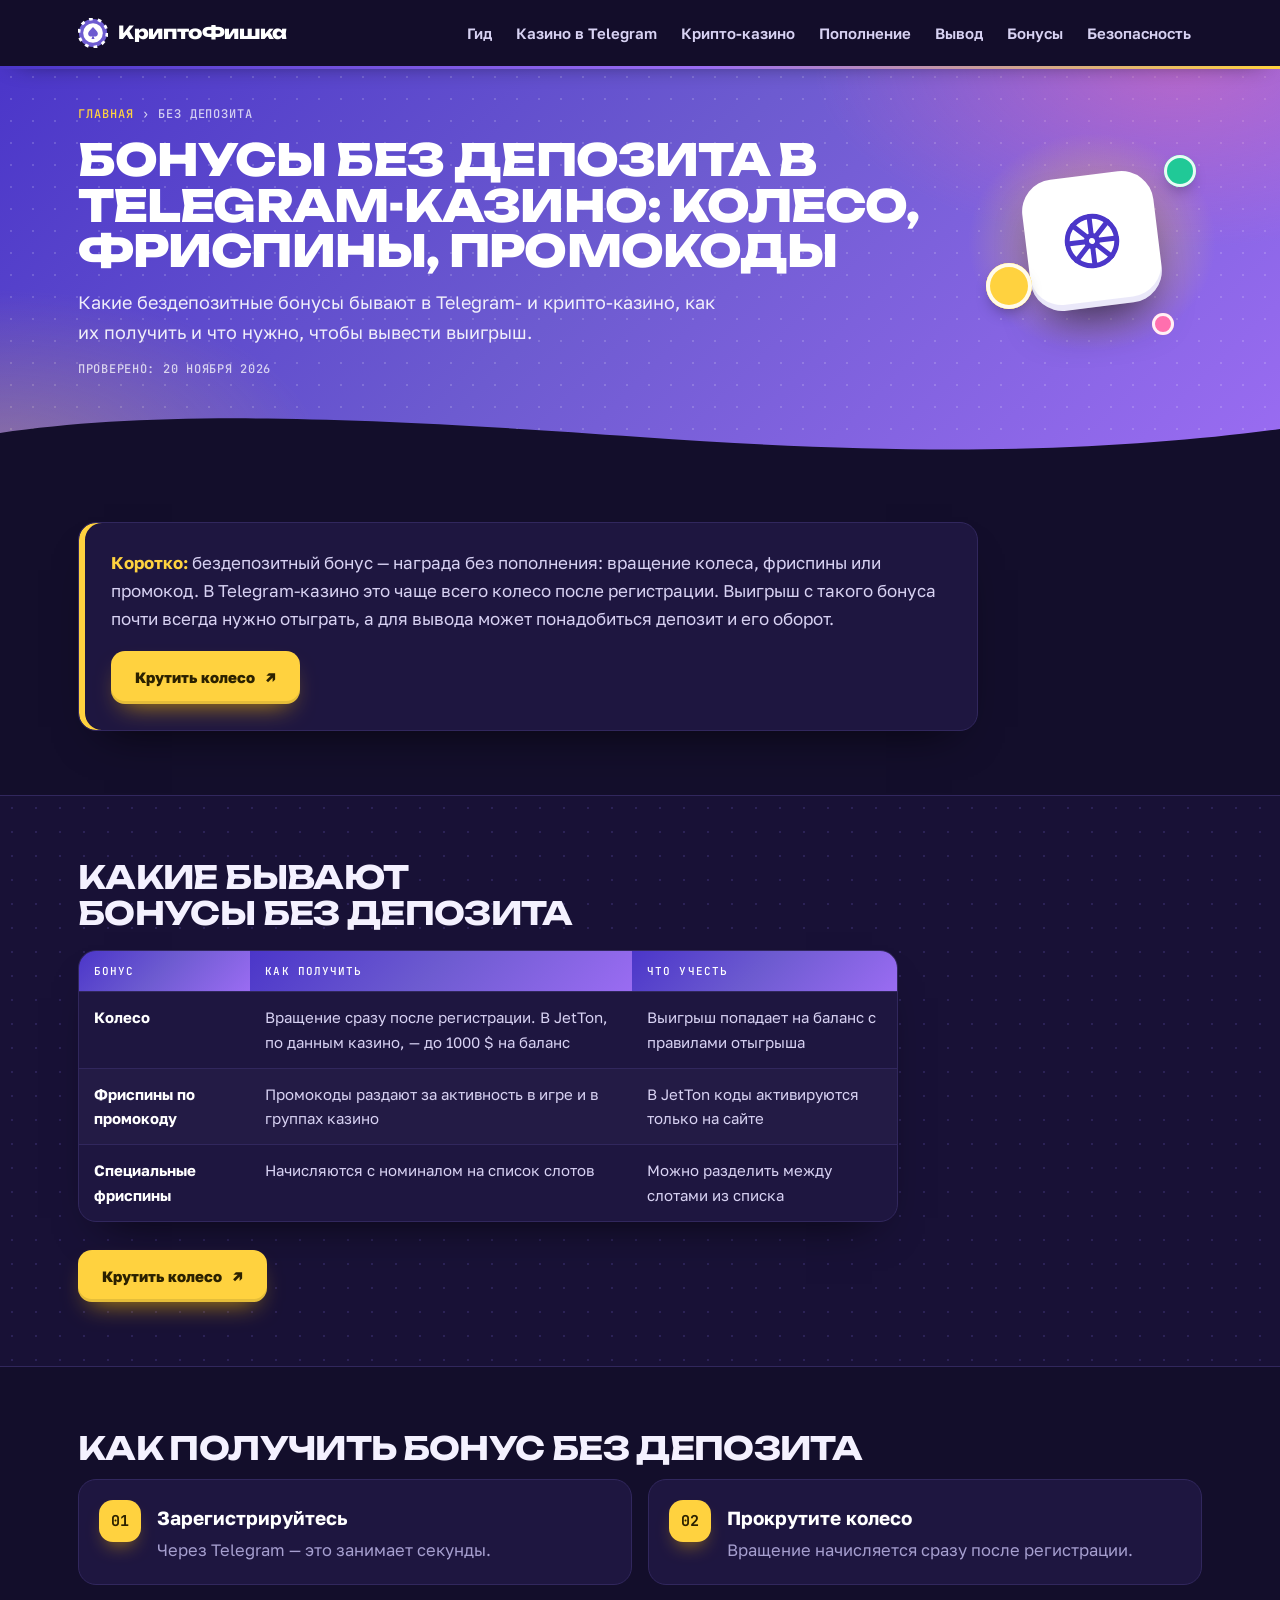
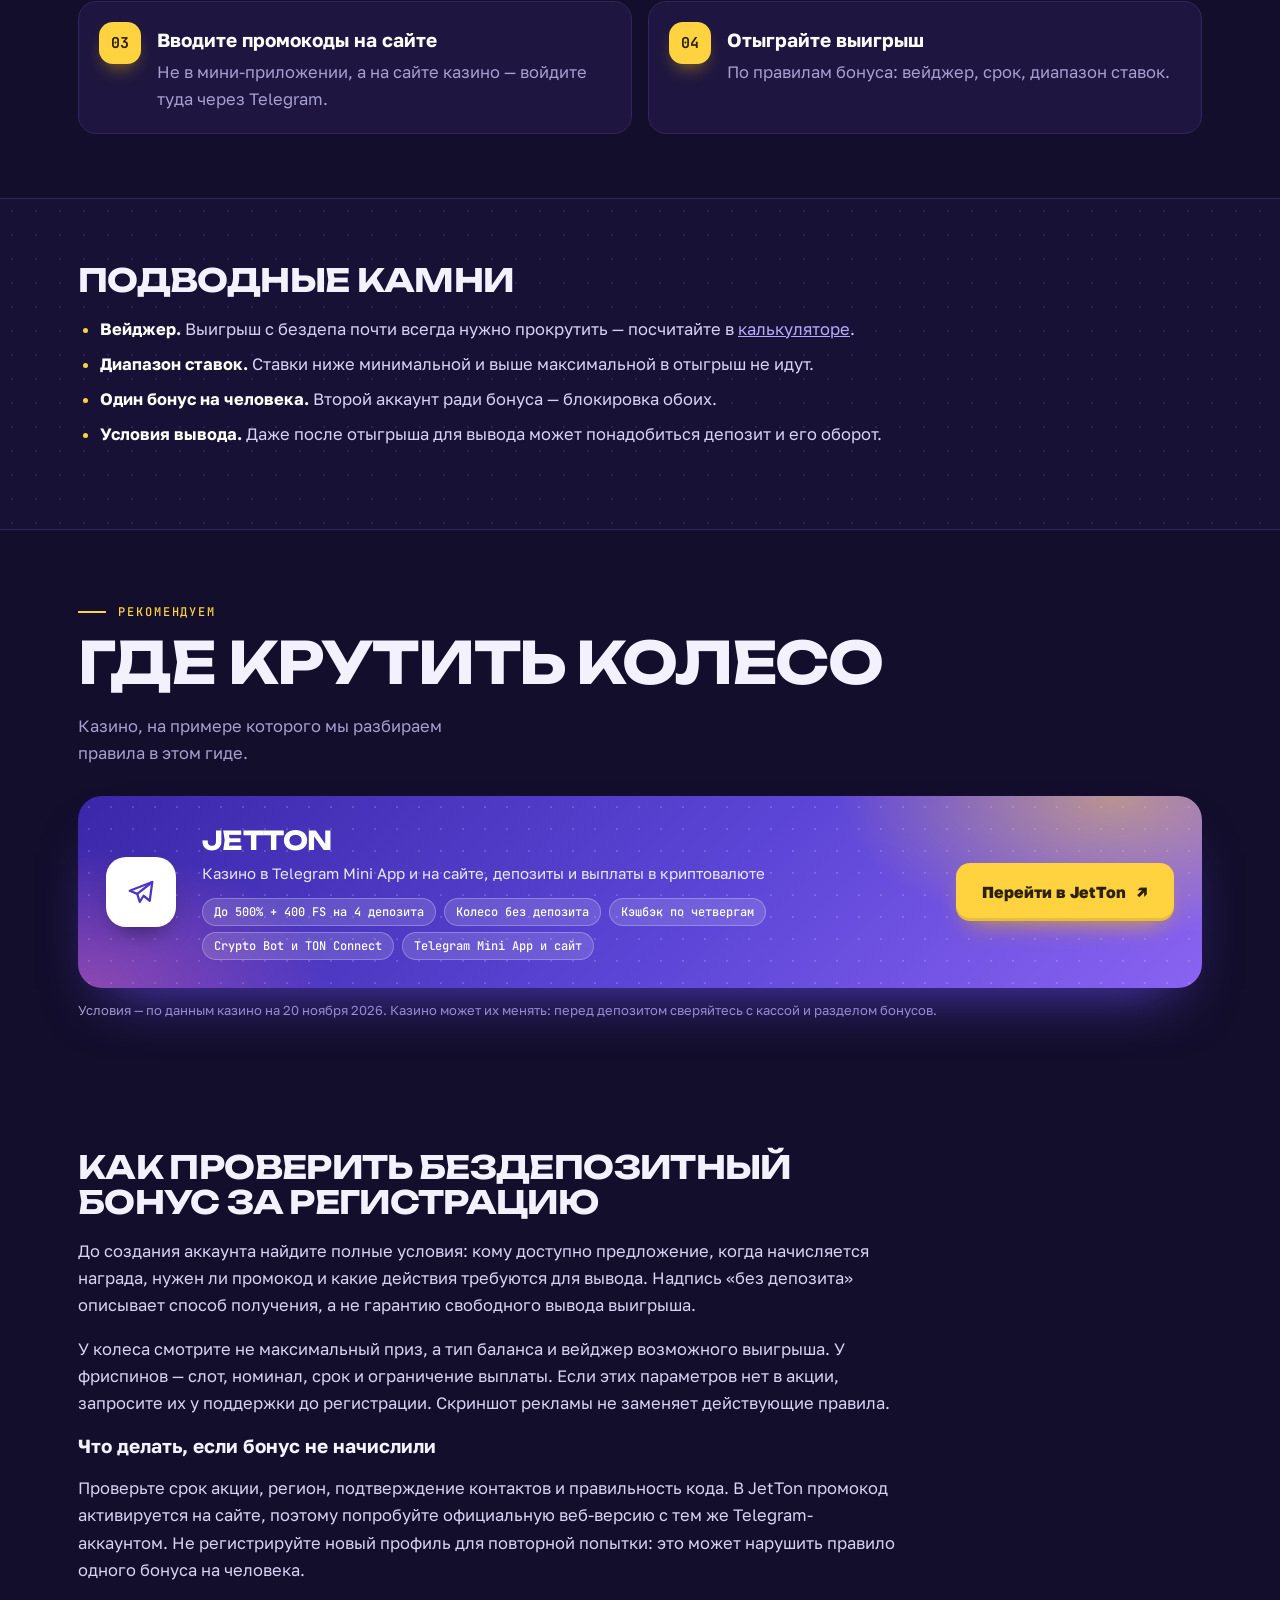
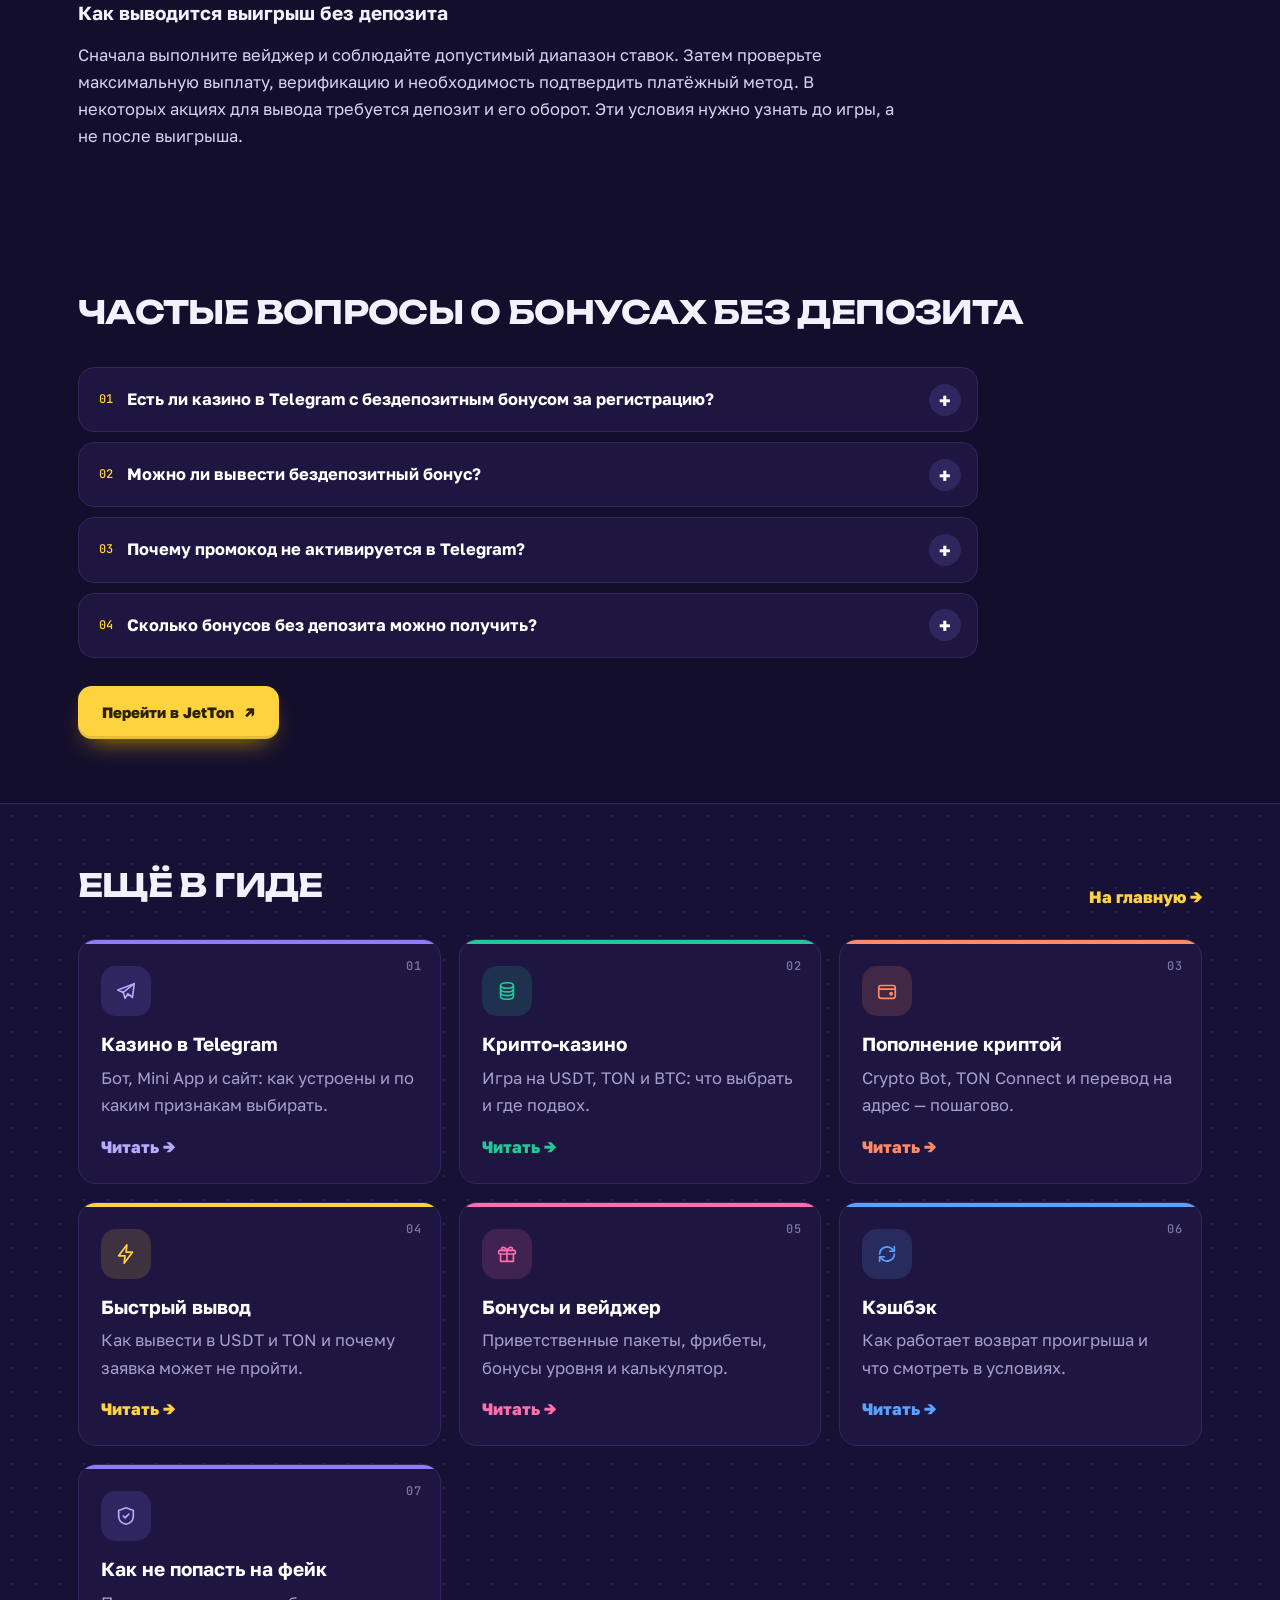
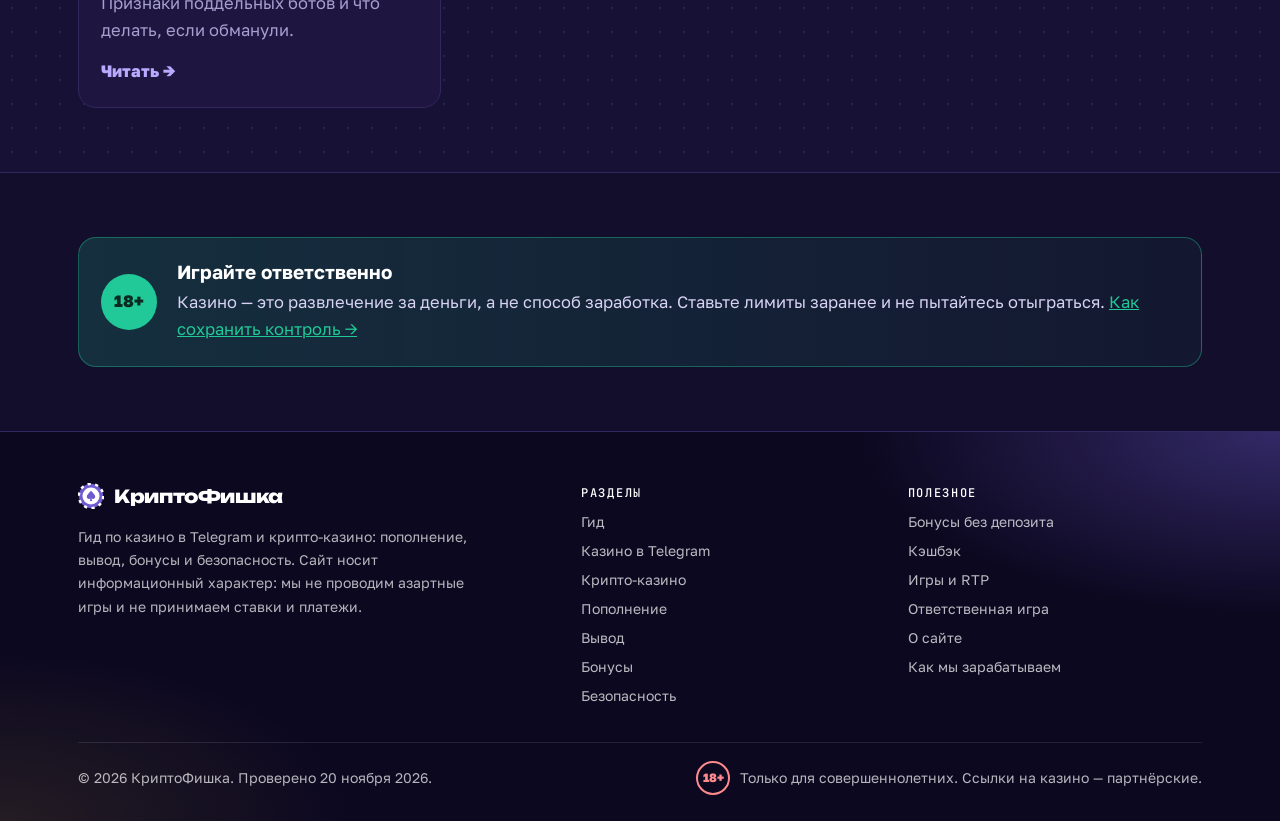
==== commit d6f39dda: "Expand SEO content across guide pages" ====
--- a/bez-depozita.html
+++ b/bez-depozita.html
@@ -82,6 +82,17 @@
   <p class="offer-note">Условия — по данным казино на 20 ноября 2026. Казино может их менять: перед депозитом сверяйтесь с кассой и разделом бонусов.</p>
 </div></section>
 
+
+<section class="sec"><div class="wrap prose">
+  <h2>Как проверить бездепозитный бонус за регистрацию</h2>
+  <p>До создания аккаунта найдите полные условия: кому доступно предложение, когда начисляется награда, нужен ли промокод и какие действия требуются для вывода. Надпись «без депозита» описывает способ получения, а не гарантию свободного вывода выигрыша.</p>
+  <p>У колеса смотрите не максимальный приз, а тип баланса и вейджер возможного выигрыша. У фриспинов — слот, номинал, срок и ограничение выплаты. Если этих параметров нет в акции, запросите их у поддержки до регистрации. Скриншот рекламы не заменяет действующие правила.</p>
+  <h3>Что делать, если бонус не начислили</h3>
+  <p>Проверьте срок акции, регион, подтверждение контактов и правильность кода. В JetTon промокод активируется на сайте, поэтому попробуйте официальную веб-версию с тем же Telegram-аккаунтом. Не регистрируйте новый профиль для повторной попытки: это может нарушить правило одного бонуса на человека.</p>
+  <h3>Как выводится выигрыш без депозита</h3>
+  <p>Сначала выполните вейджер и соблюдайте допустимый диапазон ставок. Затем проверьте максимальную выплату, верификацию и необходимость подтвердить платёжный метод. В некоторых акциях для вывода требуется депозит и его оборот. Эти условия нужно узнать до игры, а не после выигрыша.</p>
+</div></section>
+
 <section class="sec"><div class="wrap">
   <div class="sec-head"><div><h2>Частые вопросы о бонусах без депозита</h2></div></div>
   <div class="faq"><details><summary>Есть ли казино в Telegram с бездепозитным бонусом за регистрацию?</summary><div class="ans"><p>Да. Например, в JetTon после регистрации даётся вращение колеса — по данным казино, на нём можно выиграть до 1000&nbsp;$ на баланс без депозита. Ещё бывают фриспины по промокодам.</p></div></details><details><summary>Можно ли вывести бездепозитный бонус?</summary><div class="ans"><p>Обычно только после отыгрыша, а для вывода может понадобиться депозит и его оборот. Читайте условия конкретного бонуса: вейджер, срок и диапазон ставок.</p></div></details><details><summary>Почему промокод не активируется в Telegram?</summary><div class="ans"><p>В JetTon промокоды активируются только на сайте казино, а не в мини-приложении. Откройте сайт, войдите через Telegram и введите код там.</p></div></details><details><summary>Сколько бонусов без депозита можно получить?</summary><div class="ans"><p>Обычно по одному на человека. Несколько аккаунтов ради бонусов — нарушение правил: за это блокируют аккаунт и аннулируют выигрыши.</p></div></details></div>
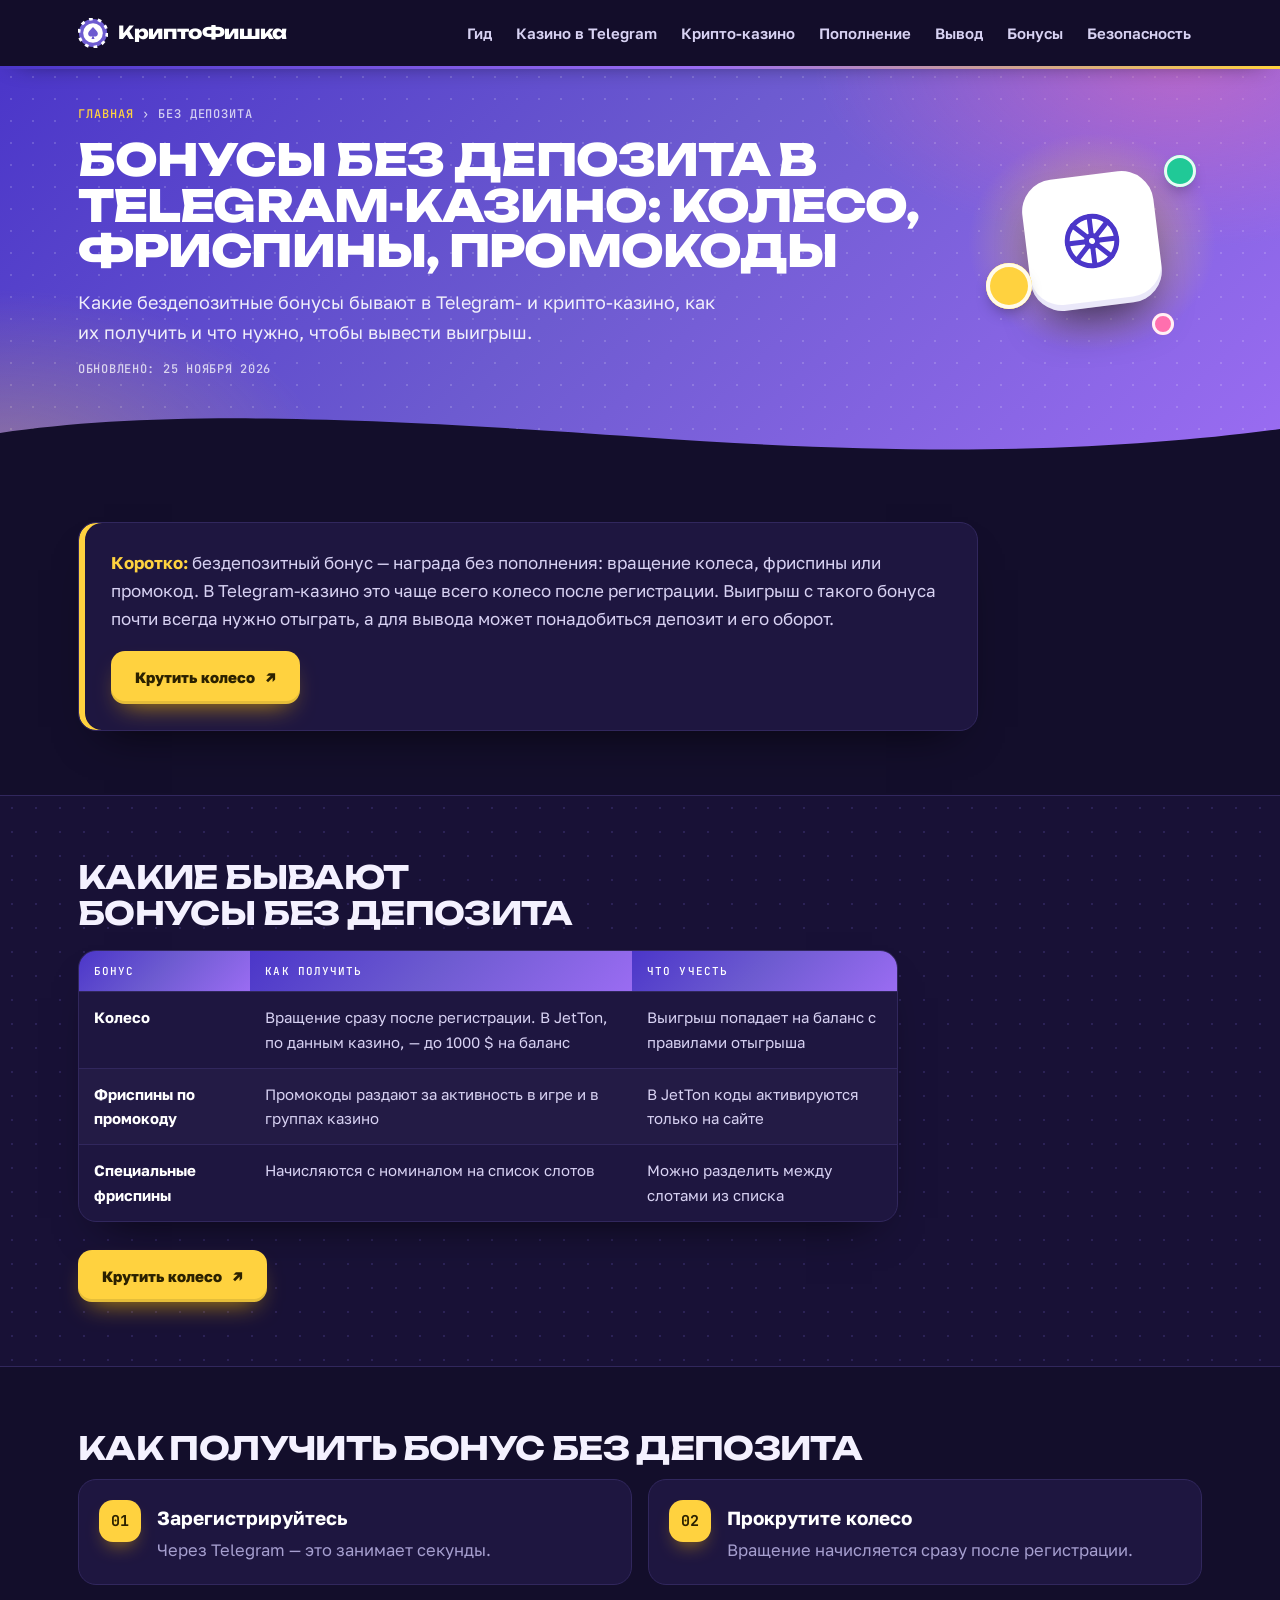
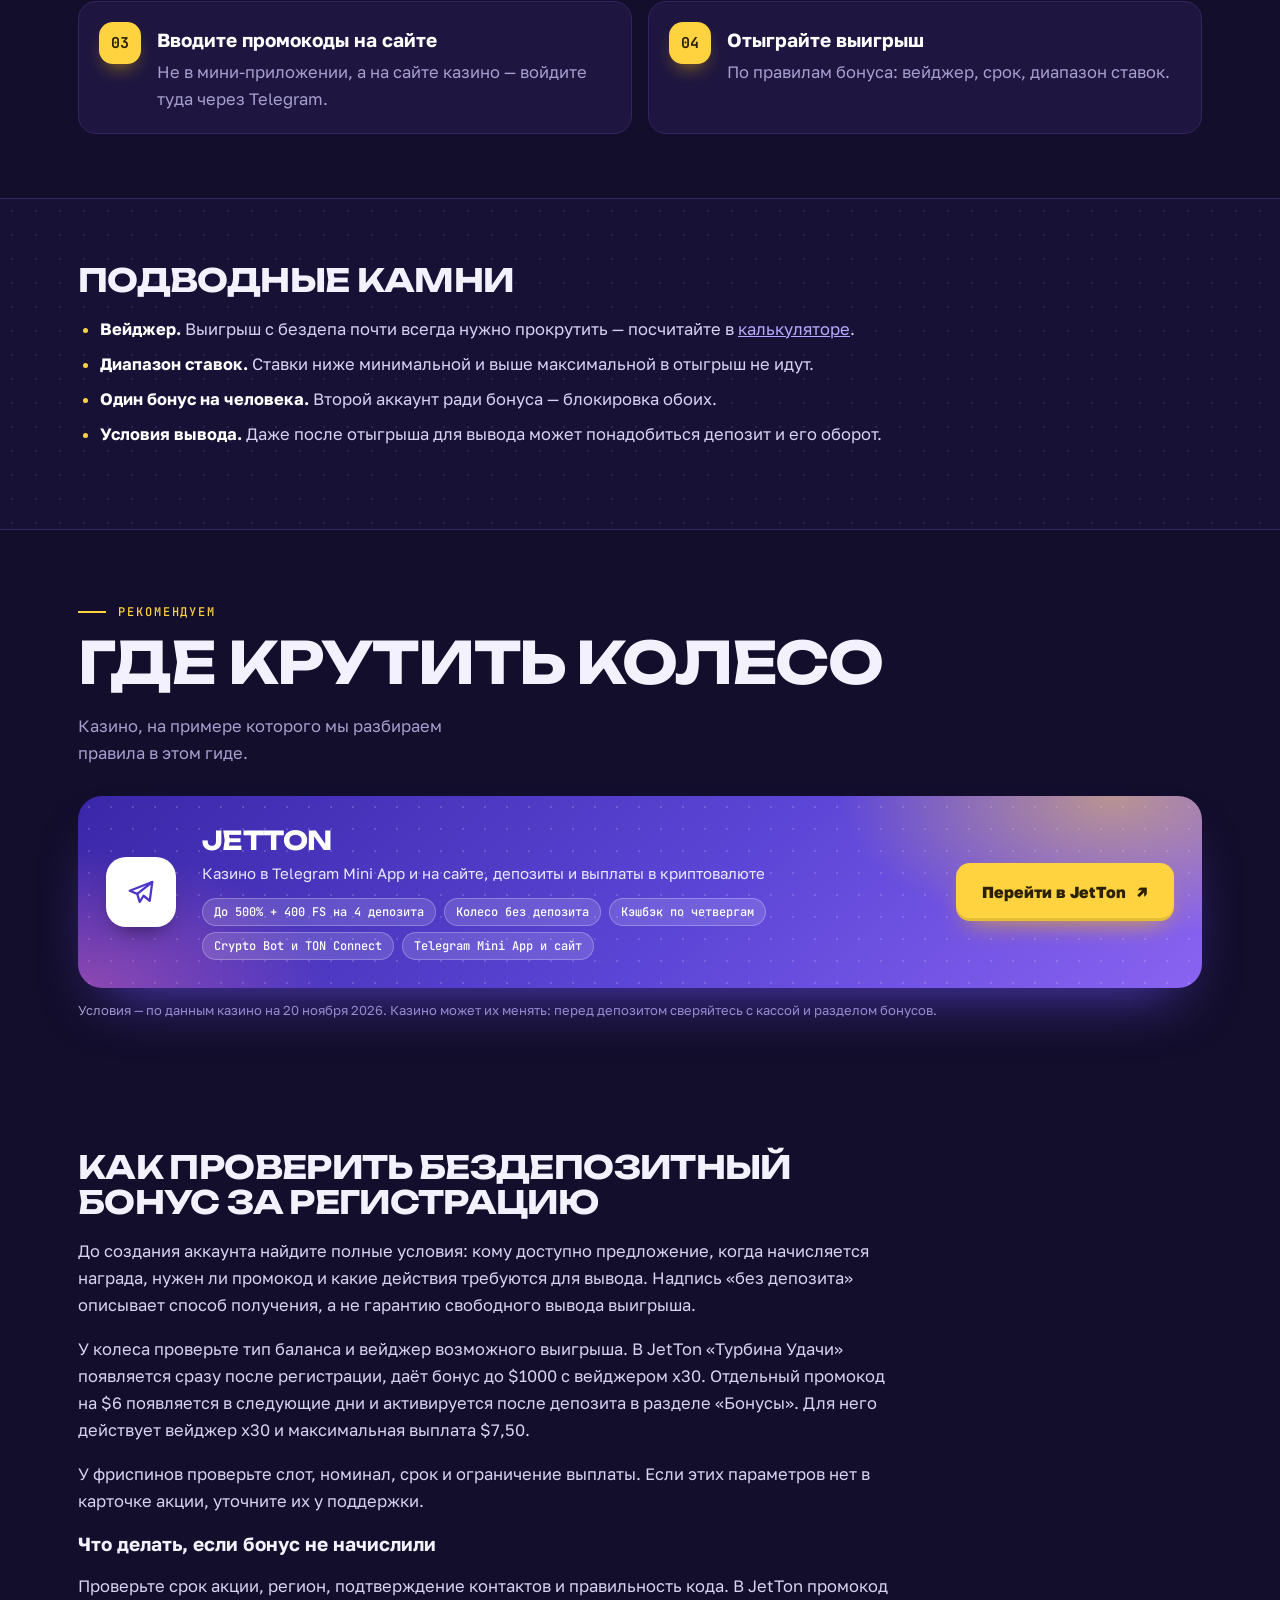
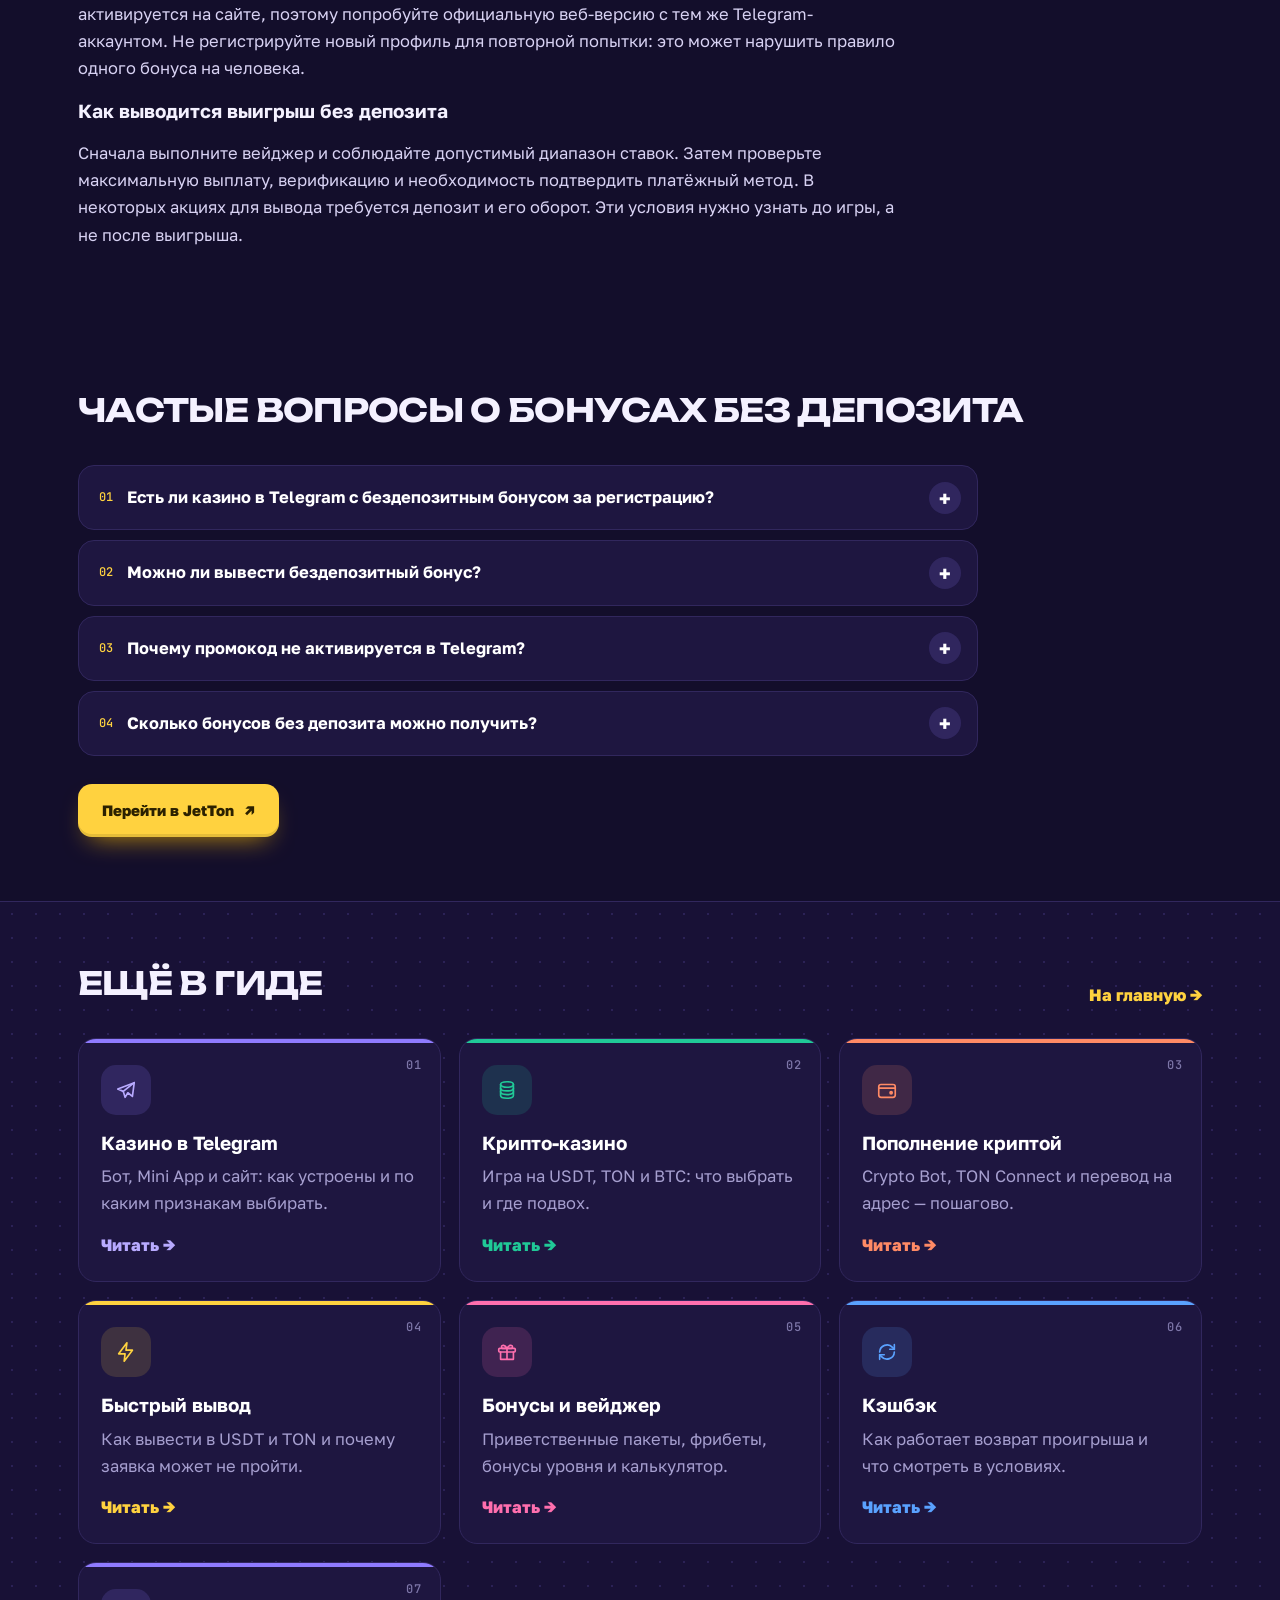
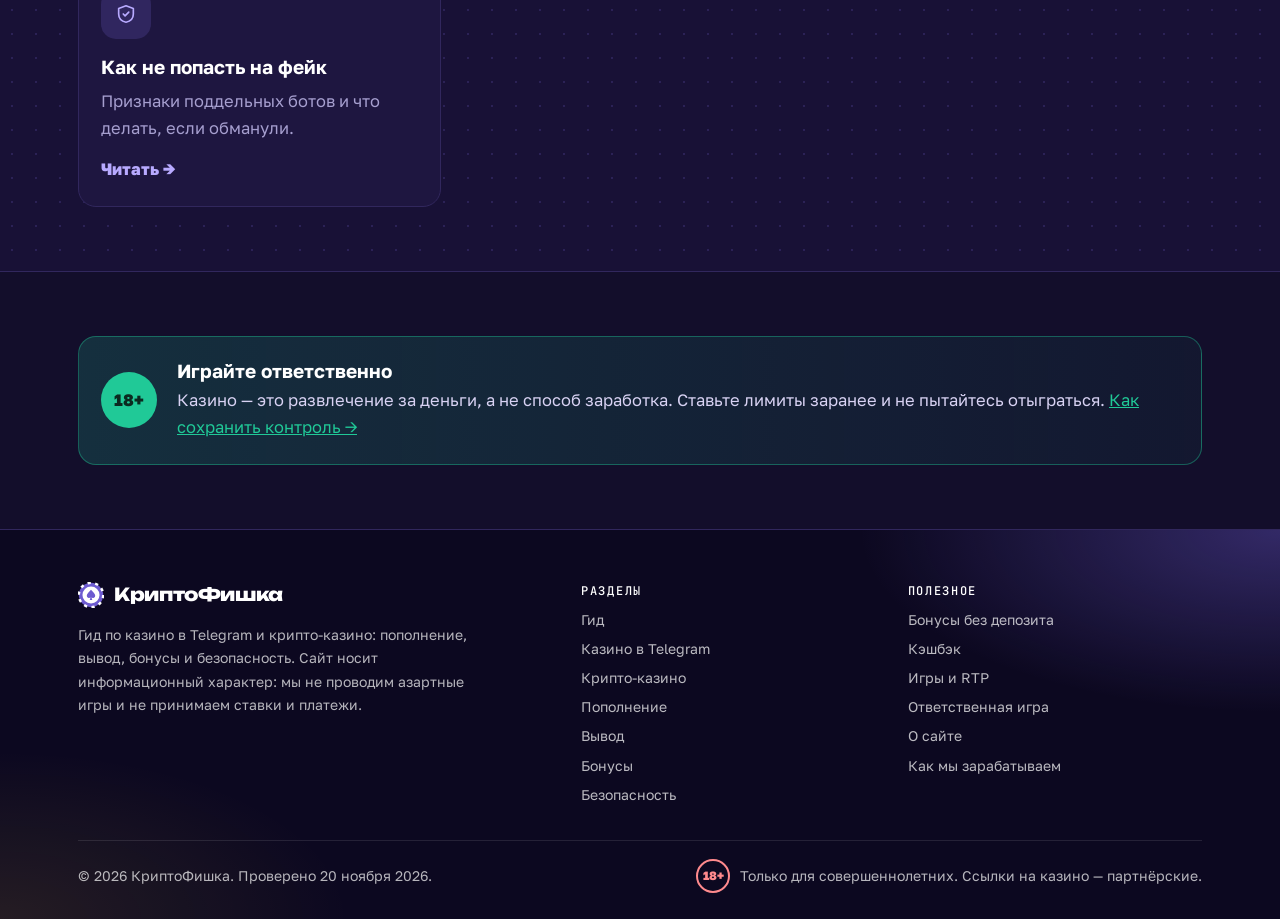
==== commit dfb677d0: "Document JetTon welcome offers and Sky Priority" ====
--- a/bez-depozita.html
+++ b/bez-depozita.html
@@ -21,7 +21,7 @@
 <link rel="stylesheet" href="style.css?v=20261120">
 <script>document.documentElement.classList.add('js');setTimeout(function(){if(!window.__rv)document.documentElement.classList.add('rv-off')},2500)</script>
 <script type="application/ld+json">{"@context":"https://schema.org","@type":"BreadcrumbList","itemListElement":[{"@type":"ListItem","position":1,"name":"Главная","item":"https://tonfishka.ru/"},{"@type":"ListItem","position":2,"name":"Бонусы без депозита","item":"https://tonfishka.ru/bez-depozita.html"}]}</script>
-<script type="application/ld+json">{"@context":"https://schema.org","@type":"Article","headline":"Бездепозитные бонусы в Telegram-казино 2026: колесо и фриспины","description":"Колесо после регистрации, фриспины и промокоды без депозита в Telegram- и крипто-казино: как получить и вывести.","inLanguage":"ru","mainEntityOfPage":"https://tonfishka.ru/bez-depozita.html","datePublished":"2026-11-20","dateModified":"2026-11-20","author":{"@type":"Organization","name":"КриптоФишка","url":"https://tonfishka.ru/","logo":"https://tonfishka.ru/favicon.svg"},"publisher":{"@type":"Organization","name":"КриптоФишка","url":"https://tonfishka.ru/","logo":"https://tonfishka.ru/favicon.svg"}}</script>
+<script type="application/ld+json">{"@context":"https://schema.org","@type":"Article","headline":"Бездепозитные бонусы в Telegram-казино 2026: колесо и фриспины","description":"Колесо после регистрации, фриспины и промокоды без депозита в Telegram- и крипто-казино: как получить и вывести.","inLanguage":"ru","mainEntityOfPage":"https://tonfishka.ru/bez-depozita.html","datePublished":"2026-11-20","dateModified":"2026-11-25","author":{"@type":"Organization","name":"КриптоФишка","url":"https://tonfishka.ru/","logo":"https://tonfishka.ru/favicon.svg"},"publisher":{"@type":"Organization","name":"КриптоФишка","url":"https://tonfishka.ru/","logo":"https://tonfishka.ru/favicon.svg"}}</script>
 <script type="application/ld+json">{"@context":"https://schema.org","@type":"FAQPage","mainEntity":[{"@type":"Question","name":"Есть ли казино в Telegram с бездепозитным бонусом за регистрацию?","acceptedAnswer":{"@type":"Answer","text":"Да. Например, в JetTon после регистрации даётся вращение колеса — по данным казино, на нём можно выиграть до 1000 $ на баланс без депозита. Ещё бывают фриспины по промокодам."}},{"@type":"Question","name":"Можно ли вывести бездепозитный бонус?","acceptedAnswer":{"@type":"Answer","text":"Обычно только после отыгрыша, а для вывода может понадобиться депозит и его оборот. Читайте условия конкретного бонуса: вейджер, срок и диапазон ставок."}},{"@type":"Question","name":"Почему промокод не активируется в Telegram?","acceptedAnswer":{"@type":"Answer","text":"В JetTon промокоды активируются только на сайте казино, а не в мини-приложении. Откройте сайт, войдите через Telegram и введите код там."}},{"@type":"Question","name":"Сколько бонусов без депозита можно получить?","acceptedAnswer":{"@type":"Answer","text":"Обычно по одному на человека. Несколько аккаунтов ради бонусов — нарушение правил: за это блокируют аккаунт и аннулируют выигрыши."}}]}</script>
 
 </head>
@@ -38,7 +38,7 @@
     <nav class="crumbs" aria-label="Навигация"><a href="index.html">Главная</a><span>›</span><span>Без депозита</span></nav>
     <h1>Бонусы без депозита в Telegram-казино: колесо, фриспины, промокоды</h1>
     <p class="lead">Какие бездепозитные бонусы бывают в Telegram- и крипто-казино, как их получить и что нужно, чтобы вывести выигрыш.</p>
-    <p class="upd">Проверено: 20 ноября 2026</p>
+    <p class="upd">Обновлено: 25 ноября 2026</p>
   </div>
   <div class="ph-art" aria-hidden="true"><div class="ph-glow"></div><div class="ph-tile"><svg viewBox="0 0 24 24" width="66" height="66" fill="none" stroke="currentColor" stroke-width="1.8" stroke-linecap="round" stroke-linejoin="round" aria-hidden="true"><circle cx="12" cy="12" r="9"/><circle cx="12" cy="12" r="2"/><path d="M12 3v7M12 14v7M3 12h7M14 12h7M5.6 5.6l4.9 4.9M13.5 13.5l4.9 4.9M18.4 5.6l-4.9 4.9M10.5 13.5l-4.9 4.9"/></svg></div><span class="chip c1"></span><span class="chip c2"></span><span class="chip c3"></span></div>
 </div></section>
@@ -86,7 +86,8 @@
 <section class="sec"><div class="wrap prose">
   <h2>Как проверить бездепозитный бонус за регистрацию</h2>
   <p>До создания аккаунта найдите полные условия: кому доступно предложение, когда начисляется награда, нужен ли промокод и какие действия требуются для вывода. Надпись «без депозита» описывает способ получения, а не гарантию свободного вывода выигрыша.</p>
-  <p>У колеса смотрите не максимальный приз, а тип баланса и вейджер возможного выигрыша. У фриспинов — слот, номинал, срок и ограничение выплаты. Если этих параметров нет в акции, запросите их у поддержки до регистрации. Скриншот рекламы не заменяет действующие правила.</p>
+  <p>У колеса проверьте тип баланса и вейджер возможного выигрыша. В JetTon «Турбина Удачи» появляется сразу после регистрации, даёт бонус до $1000 с вейджером x30. Отдельный промокод на $6 появляется в следующие дни и активируется после депозита в разделе «Бонусы». Для него действует вейджер x30 и максимальная выплата $7,50.</p>
+  <p>У фриспинов проверьте слот, номинал, срок и ограничение выплаты. Если этих параметров нет в карточке акции, уточните их у поддержки.</p>
   <h3>Что делать, если бонус не начислили</h3>
   <p>Проверьте срок акции, регион, подтверждение контактов и правильность кода. В JetTon промокод активируется на сайте, поэтому попробуйте официальную веб-версию с тем же Telegram-аккаунтом. Не регистрируйте новый профиль для повторной попытки: это может нарушить правило одного бонуса на человека.</p>
   <h3>Как выводится выигрыш без депозита</h3>
